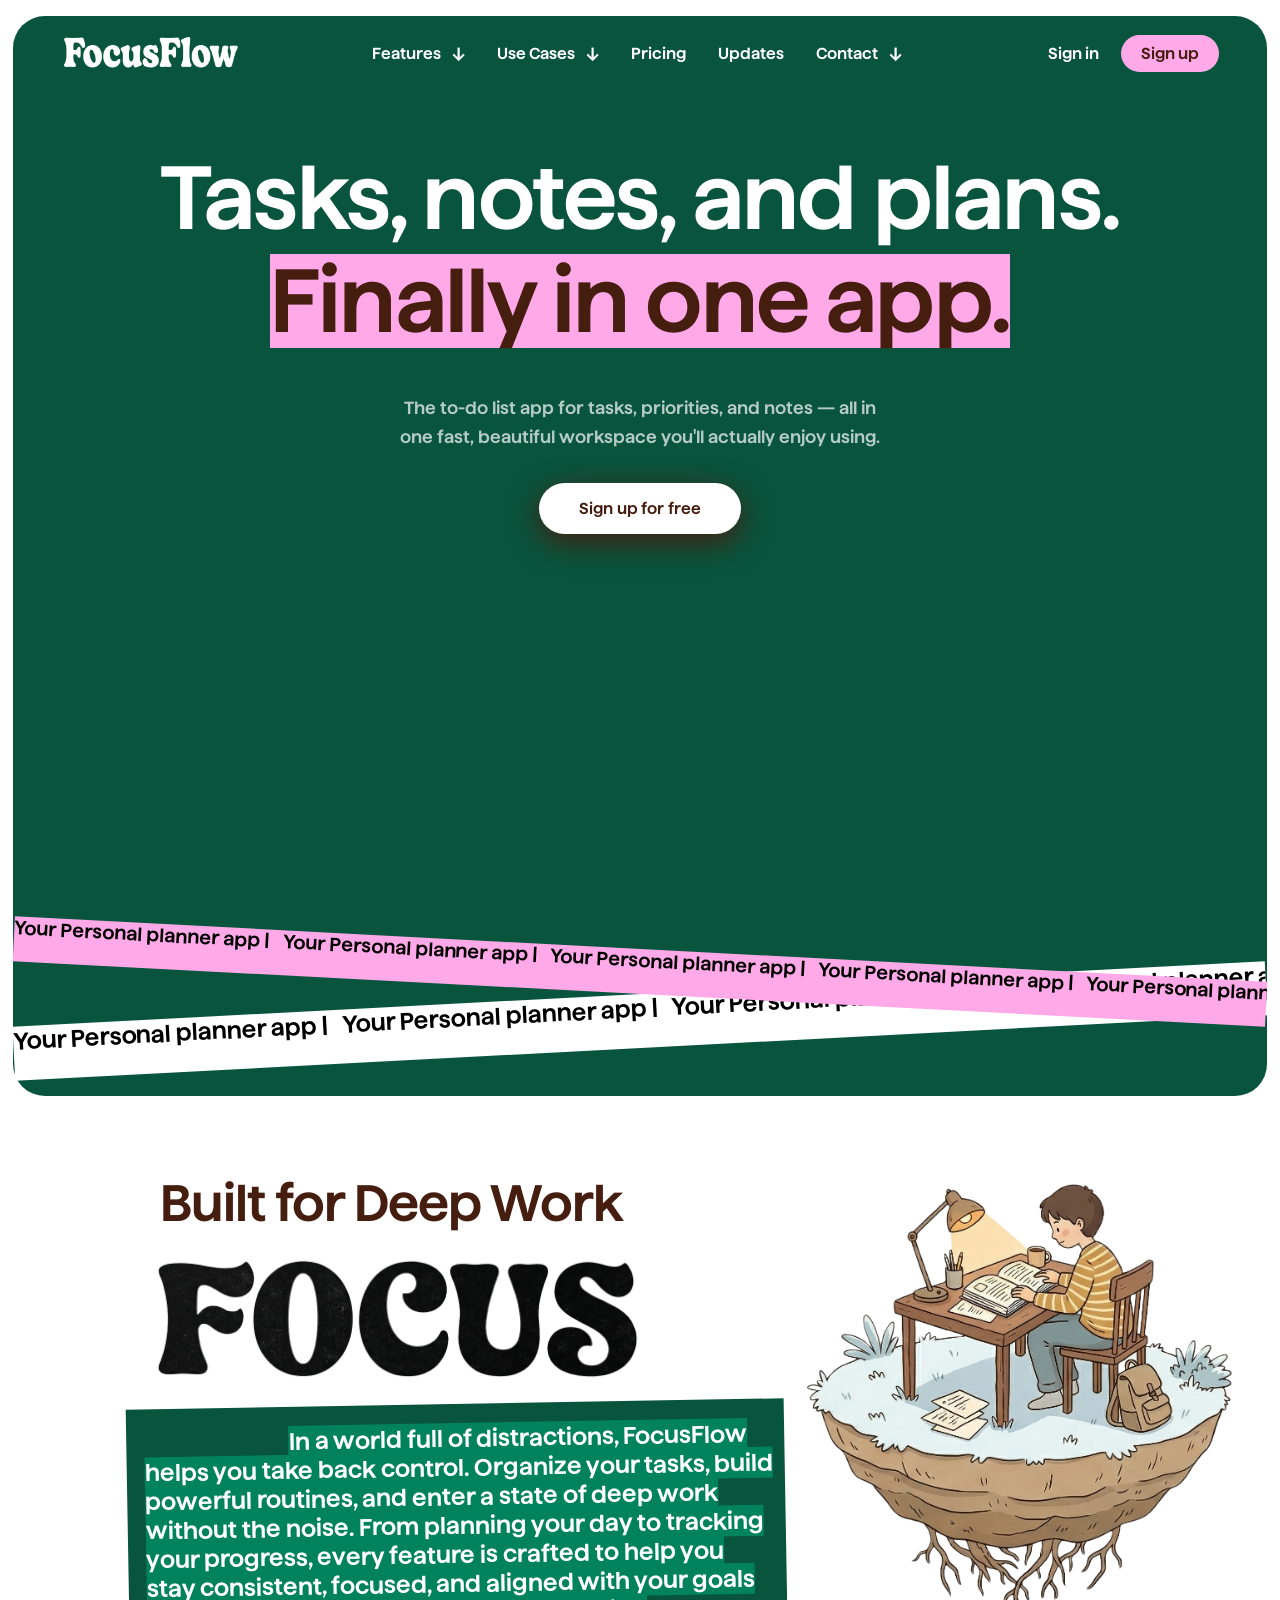
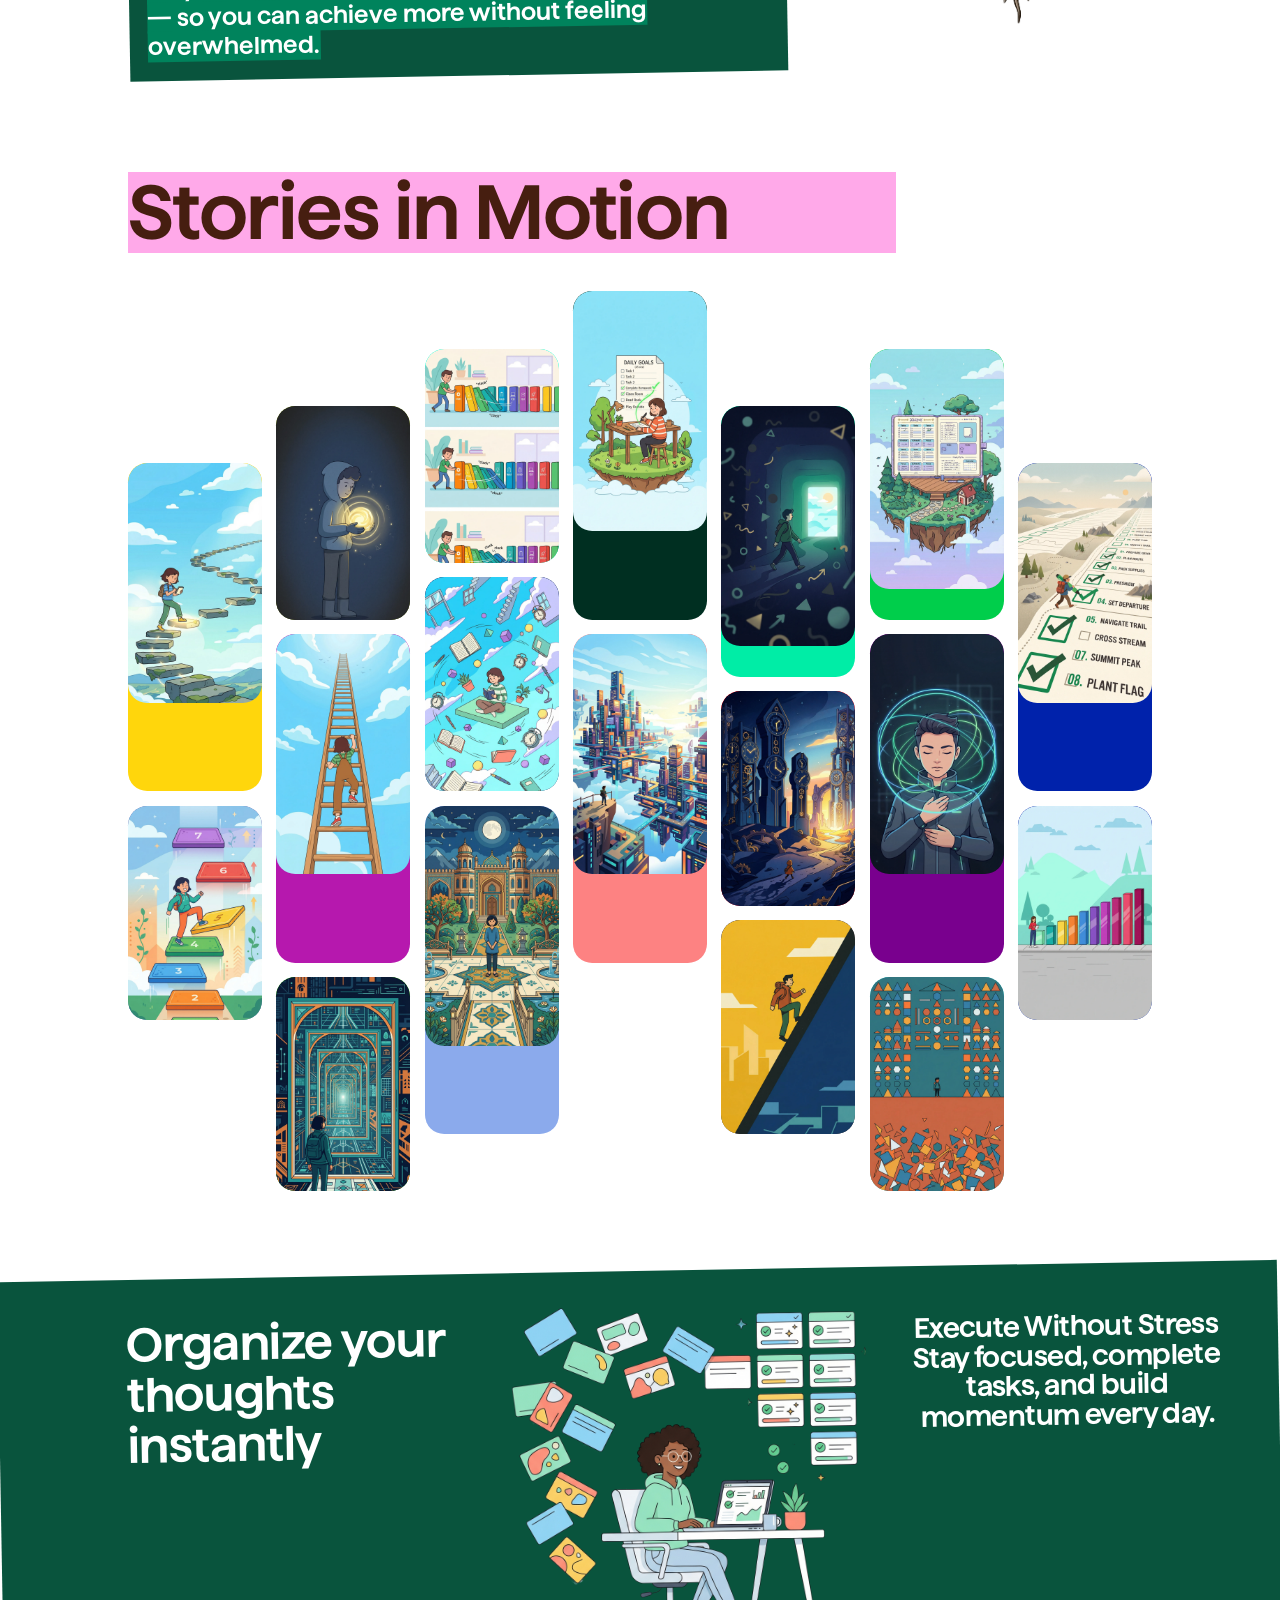
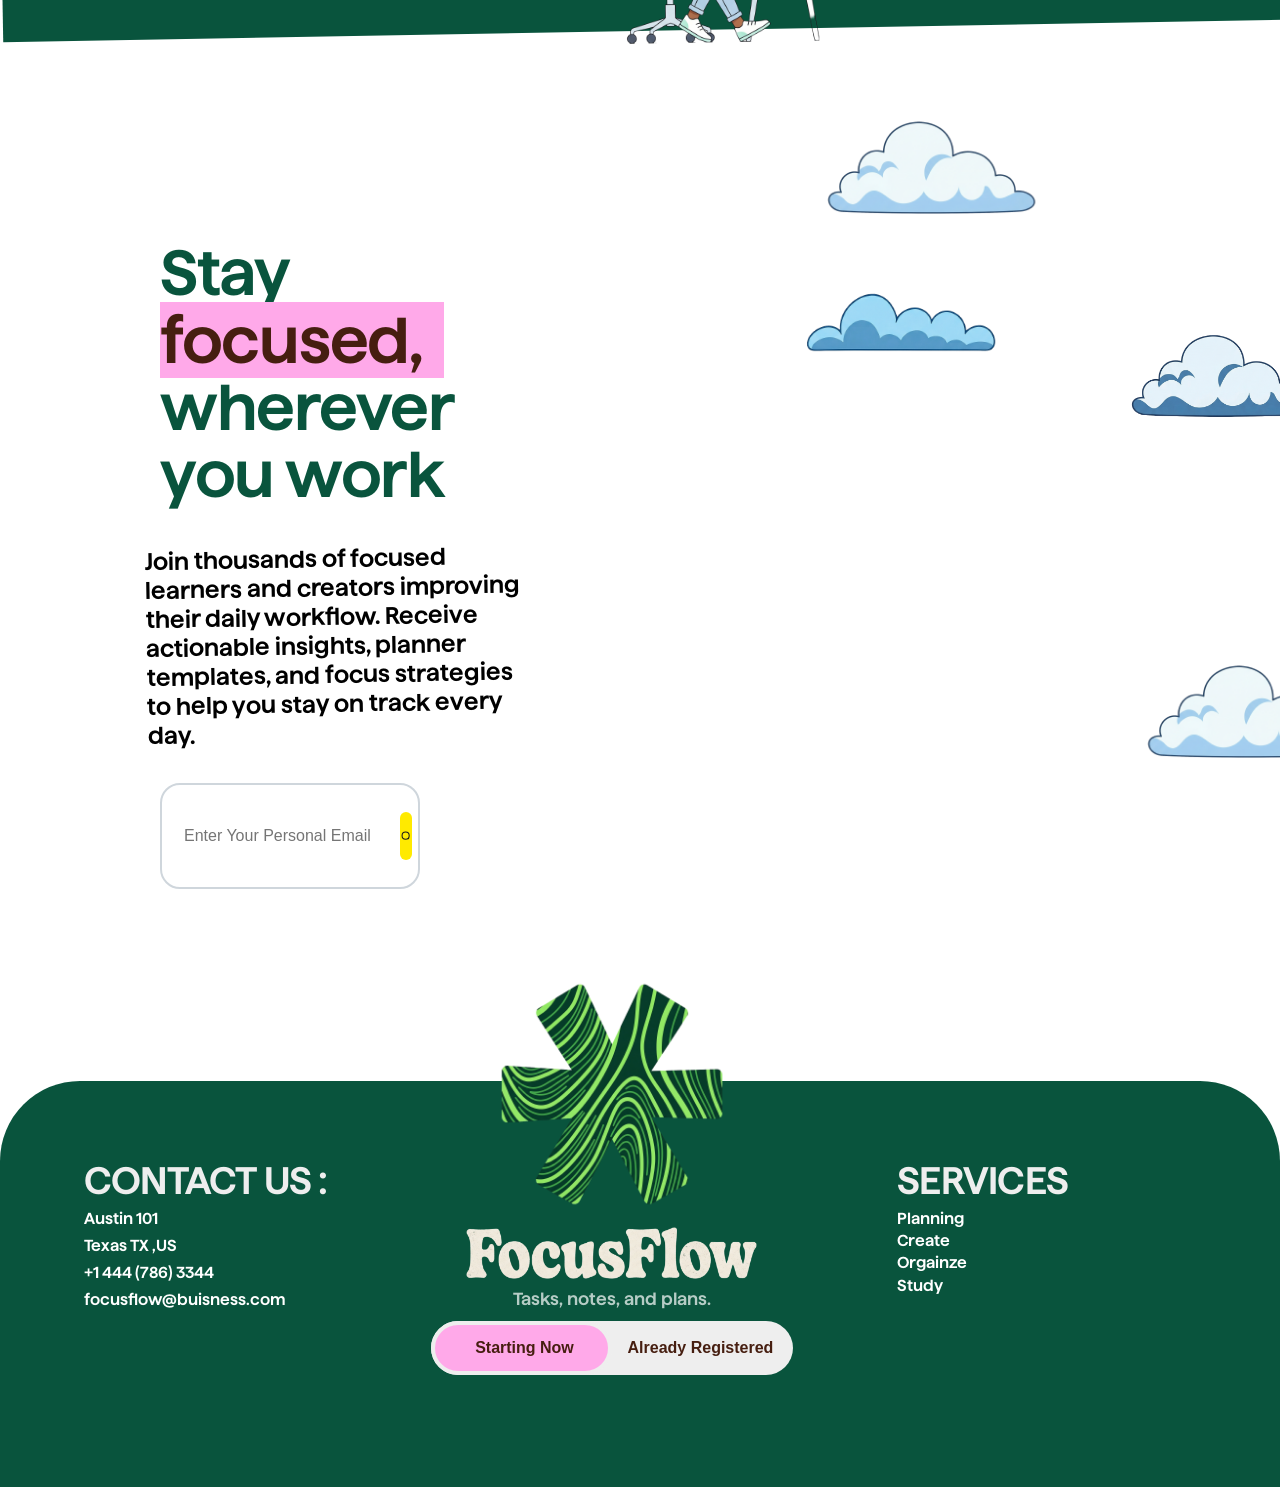
==== index.html @ 11660265 "Update index.html" ====
<!doctype html>
<html lang="en">
  <head>
    <meta charset="UTF-8" />
    <meta name="viewport" content="width=device-width, initial-scale=1.0" />
    <title>FocusFlow</title>
    <link rel="stylesheet" href="index.css" />
  </head>
  <body>
    <section class="section1">
      <nav>
        <a href="index.html" class="s1logo">
          
          <img src="Images/logo.webp" alt="" width="180px" />
        </a>

        <ul class="s1pages">
          <li>
            <a href="#">Features &nbsp; <span class="arrow">↓</span></a>
          </li>
          <li>
            <a href="#">Use Cases &nbsp;<span class="arrow">↓</span></a>
          </li>
          <li><a href="#">Pricing</a></li>
          <li><a href="updates.html">Updates</a></li>
          <li>
            <a href="contact.html"
              >Contact &nbsp;<span class="arrow">↓</span></a
            >
          </li>
        </ul>

        <div class="login-pages">
          <a href="signup.html"
            ><button class="signin-button">Sign in</button></a
          >
          <a href="signup.html"
            ><button class="signup-button">Sign up</button></a
          >
        </div>
      </nav>

      <div class="s1-container">
        <h1 class="s1-title">Tasks, notes, and plans.</h1>
        <span class="s1-title2">Finally in one app.</span>
        <p class="s1-subtitle">
          The to-do list app for tasks, priorities, and notes — all in one fast,
          beautiful workspace you'll actually enjoy using.
        </p>
        <a href="signup.html">
          <button class="button-signup">Sign up for free</button></a
        >
      </div>
      <div class="news2">
        <div class="track">
          <span>Your Personal planner app | </span>
          <span>Your Personal planner app |</span>
          <span>Your Personal planner app |</span>
          <span>Your Personal planner app |</span>
          <span>Your Personal planner app |</span>
          <span>Your Personal planner app |</span>
          <span>Your Personal planner app |</span>
          <span>Your Personal planner app |</span>
          <span>Your Personal planner app |</span>
          <span>Your Personal planner app |</span>
          <span>Your Personal planner app |</span>
          <span>Your Personal planner app |</span>
          <span>Your Personal planner app |</span>
          <span>Your Personal planner app |</span>
        </div>
      </div>
      <div class="news">
        <div class="track">
          <span>Your Personal planner app | </span>
          <span>Your Personal planner app |</span>
          <span>Your Personal planner app |</span>
          <span>Your Personal planner app |</span>
          <span>Your Personal planner app |</span>
          <span>Your Personal planner app |</span>
          <span>Your Personal planner app |</span>
          <span>Your Personal planner app |</span>
          <span>Your Personal planner app |</span>
          <span>Your Personal planner app |</span>
          <span>Your Personal planner app |</span>
          <span>Your Personal planner app |</span>
          <span>Your Personal planner app |</span>
          <span>Your Personal planner app |</span>
          <span>Your Personal planner app |</span>
          <span>Your Personal planner app |</span>
          <span>Your Personal planner app |</span>
          <span>Your Personal planner app |</span>
          <span>Your Personal planner app |</span>
          <span>Your Personal planner app |</span>
          <span>Your Personal planner app |</span>
          <span>Your Personal planner app |</span>
          <span>Your Personal planner app </span>
        </div>
      </div>
    </section>
    <section class="section2">
      <div class="left-div">
        <h2>Built for Deep Work</h2>
        <span><img src="Images/focus.webp" alt="" width="500px" /></span>
        <p>
          <span
            >In a world full of distractions, FocusFlow helps you take back
            control. Organize your tasks, build powerful routines, and enter a
            state of deep work without the noise. From planning your day to
            tracking your progress, every feature is crafted to help you stay
            consistent, focused, and aligned with your goals — so you can
            achieve more without feeling overwhelmed.</span
          >
        </p>
      </div>
      <div class="right-div">
        <img src="Images/characters.webp" alt="" width="500px" />
      </div>
    </section>
    <section class="section3">
      <h2>Stories in Motion</h2>
      <div class="s3-grid">
        <div class="s3d s3d1"><img src="Characters/c1.webp" alt="" /></div>
        <div class="s3d s3d2"><img src="Characters/c2.webp" alt="" /></div>
        <div class="s3d s3d3"><img src="Characters/c3.webp" alt="" /></div>
        <div class="s3d s3d4"><img src="Characters/c4.webp" alt="" /></div>
        <div class="s3d s3d5"><img src="Characters/c5.webp" alt="" /></div>
        <div class="s3d s3d6"><img src="Characters/c6.webp" alt="" /></div>
        <div class="s3d s3d7"><img src="Characters/c7.webp" alt="" /></div>
        <div class="s3d s3d8"><img src="Characters/c8.webp" alt="" /></div>
        <div class="s3d s3d9"><img src="Characters/c9.webp" alt="" /></div>
        <div class="s3d s3d10"><img src="Characters/c10.webp" alt="" /></div>
        <div class="s3d s3d11"><img src="Characters/c11.webp" alt="" /></div>
        <div class="s3d s3d12"><img src="Characters/c12.webp" alt="" /></div>
        <div class="s3d s3d13"><img src="Characters/c13.webp" alt="" /></div>
        <div class="s3d s3d14"><img src="Characters/c14.webp" alt="" /></div>
        <div class="s3d s3d15"><img src="Characters/c15.webp" alt="" /></div>
        <div class="s3d s3d16"><img src="Characters/c16.webp" alt="" /></div>
        <div class="s3d s3d17"><img src="Characters/c17.webp" alt="" /></div>
        <div class="s3d s3d18"><img src="Characters/c18.webp" alt="" /></div>
      </div>
    </section>

    <section class="section5">
      <div class="s5-left-div"><h2>Organize your thoughts instantly</h2></div>
      <div><img src="Images/studyTable2.webp" alt="" width="400px" /></div>
      <div class="s5-right-div">
        <span
          >Execute Without Stress <br />
          Stay focused, complete tasks, and build momentum every day.</span
        >
      </div>
    </section>

    <section class="section4">
      <img
        class="cloud cloud1"
        src="Newsletter/cloud1.webp"
        alt=""
        width="250px"
      />
      <img
        class="cloud cloud2"
        src="Newsletter/cloud2.webp"
        alt=""
        width="200px"
      />
      <img
        class="cloud cloud3"
        src="Newsletter/cloud3.webp"
        alt=""
        width="400px"
      />
      <img
        class="cloud cloud5"
        src="Newsletter/cloud1.webp"
        alt=""
        width="250px"
      />
      <img
        class="cloud cloud4"
        src="Newsletter/cloud4.webp"
        alt=""
        width="400px"
      />
      <div class="left-div">
        <h2>Stay <span>focused, &nbsp;</span> wherever you work</h2>
        <p>
          Join thousands of focused learners and creators improving their daily
          workflow. Receive actionable insights, planner templates, and focus
          strategies to help you stay on track every day.
        </p>
        <div class="newsletter">
          <div class="input-container">
            <input type="text" placeholder="Enter Your Personal Email" />
            <button class="input-button">
              <svg
                viewBox="0 0 64 64"
                fill="none"
                xmlns="http://www.w3.org/2000/svg"
              >
                <circle
                  cx="30"
                  cy="30"
                  r="19"
                  stroke="#1a1a1a"
                  stroke-width="5.5"
                  fill="none"
                />
                <circle cx="45" cy="45" r="4" fill="#1a1a1a" />
              </svg>
            </button>
          </div>
          <div class="input-plane">
            <img src="newsletter/airplane2.webp" alt="" width="150px" />
          </div>
        </div>
      </div>
      <div class="right-div">
        <img src="newsletter/airplane2.webp" alt="" width="400px" />
      </div>
    </section>

    <!-- <section class="section6"></section> -->

    <footer class="footer">
      <div class="f1">
        <h3>CONTACT US :</h3>
        <p>Austin 101</p>
        <p>Texas TX ,US</p>
        <p>+1 444 (786) 3344</p>
        <p>focusflow@buisness.com</p>
      </div>
      <div class="f2">
        <div class="image-shape">
          <img src="Images/footerLogo.webp" alt="" width="250px" />
        </div>
        <div class="image-logo">
          <img src="Images/focusFlowLogo2.webp" alt="" width="300px" />
        </div>
        <span class="data">Tasks, notes, and plans.</span>
        <a href="signup.html">
          <div class="button">
            <div class="slider"></div>
            <span class="option buyer">Starting Now</span>
            <span class="option seller">Already Registered</span>
          </div>
        </a>
      </div>
      <div class="f3">
        <h3>SERVICES</h3>
        <p>Planning</p>
        <p>Create</p>
        <p>Orgainze</p>
        <p>Study</p>
      </div>
    </footer>
  </body>
</html>
---- index.css ----
* {
  margin: 0;
  padding: 0;
}

@font-face {
  font-family: "Haffer";
  src: url("./font/HafferXH-TRIAL-SemiBold.otf") format("opentype");
  font-weight: 400;
}

body {
  font-family: "Haffer", sans-serif;
  /* color: #fff; */
}

html::-webkit-scrollbar {
  display: none;
}
.section1 {
  width: 98vw;
  border-radius: 2rem;
  margin: 1rem auto;
  height: 120vh;
  background-color: #09543d;
  display: flex;
  flex-direction: column;
}

nav {
  display: flex;
  align-items: center;
  justify-content: space-between;
  padding: 18px 48px;
  position: relative;
  z-index: 10;
}

.s1logo {
  display: flex;
  align-items: center;
  gap: 10px;
  font-size: 1.15rem;
  font-weight: 700;
  color: #fff;
  text-decoration: none;
}

/* .logo-icon {
      width: 34px;
      height: 34px;
      background-color: #09543D;
      border-radius: 8px;
      display: flex;
      align-items: center;
      justify-content: center;
      font-size: 1rem;
    } */

.s1pages {
  display: flex;
  align-items: center;
  gap: 4px;
  list-style: none;
}

.s1pages li a {
  color: white;
  text-decoration: none;
  font-size: 1rem;
  font-weight: 500;
  padding: 7px 14px;
  border-radius: 8px;
  display: flex;
  align-items: center;
  gap: 4px;
  transition: background 0.2s;
}

.s1pages li a:hover {
  background: rgba(255, 255, 255, 0.08);
}

.s1pages li a .arrow {
  font-size: 1.3rem;
}

.login-pages {
  display: flex;
  align-items: center;
  gap: 8px;
}

.signin-button {
  background: none;
  border: none;
  color: white;
  font-size: 1rem;
  font-weight: 500;
  cursor: pointer;
  padding: 8px 14px;
  border-radius: 8px;
  font-family: inherit;
  transition: background 0.2s;
}

.signin-button:hover {
  background: rgba(255, 255, 255, 0.08);
}

.signup-button {
  background-color: #ffa9e9;
  color: #461e10;
  font-size: 1rem;
  font-weight: 900;
  border: none;
  padding: 9px 20px;
  border-radius: 50px;
  cursor: pointer;
  font-family: inherit;
  transition: transform 0.15s;
}

.signup-button:hover {
  background-color: #007a55;
  color: white;
  transform: translateY(-1px);
}





.s1-container {
  flex: 1;
  display: flex;
  flex-direction: column;
  align-items: center;
  /* justify-content: center; */
  text-align: center;
  padding: 60px 24px 0px;
}

.s1-title {
  font-size: clamp(3rem, 7vw, 6rem);
  font-weight: 900;
  line-height: 1.05;
  letter-spacing: -0.02em;
  margin-bottom: 0.1em;
  color: #ffffff;
}

.s1-title2 {
  display: block;
  color: #461e10;
  background-color: #ffa9e9;
  font-size: clamp(3rem, 7vw, 6rem);
  font-weight: 900;
  line-height: 1.05;
  letter-spacing: -0.02em;
  margin-bottom: 0.5em;
}

.s1-subtitle {
  font-size: clamp(0.95rem, 1.8vw, 1.1rem);
  font-weight: 400;
  color: rgba(255, 255, 255, 0.7);
  max-width: 480px;
  line-height: 1.65;
  margin-bottom: 2rem;
}

.button-signup {
  background-color: white;
  color: #461e10;
  font-size: 1rem;

  border: none;
  padding: 16px 40px;
  border-radius: 50px;
  cursor: pointer;
  font-family: inherit;
  font-weight: 900;
  letter-spacing: 0.01em;
  transition: font-size 0.2s, transform 0.15s;
  box-shadow: 0 8px 30px #461e10;
}

.button-signup:hover {
  transform: translateY(-2px);
  font-weight: 900;
  font-size: 1.2rem;
}

.section1 .news2 {
  overflow: hidden;
  white-space: nowrap;
  width: 100%;
  background-color: #ffa9e9;
  height: 5vh;
  color: black;
  margin-bottom: 0rem;
  transform: rotate(3deg);
  z-index: 2;
  font-size: 1.2rem;
}
.section1 .news2 .track {
  display: inline-block;
  animation: scroll2 30s linear infinite;
}
.section1 .news2 .track span {
  margin-right: 10px;
  padding-top: 2px;
}
@keyframes scroll2 {
  from {
    transform: translateX(32%);
  }
  to {
    transform: translateX(-100%);
  }
}

.section1 .news {
  overflow: hidden;
  white-space: nowrap;
  width: 100%;
  background-color: white;
  height: 6vh;
  color: black;
  margin-bottom: 3rem;
  transform: rotate(-3deg);
  font-size: 1.5rem;
}
.section1 .news .track {
  display: inline-block;
  animation: scroll 50s linear infinite;
}
.section1 .news .track span {
  margin-right: 10px;
}
@keyframes scroll {
  from {
    transform: translateX(-100%);
  }
  to {
    transform: translateX(0);
  }
}




.section2 {
  display: flex;
}

.section2 h2 {
  color: #461e10;
  font-size: clamp(2rem, 4vw, 4rem);
  margin: 4rem 2rem 1rem 10rem;
  font-weight: 900;
  line-height: 1.05;
  letter-spacing: -0.02em;
}

.section2 span {
  margin: 0rem 9rem;
}

.section2 p {
  background-color: #09543d;
  transform: rotate(-1deg);
  padding: 20px 10px 20px 18px;
  color: white;
  width: 80%;
  margin: 1rem 0rem 2rem 8rem;
}
.section2 p span {
  font-size: 1.5rem;
  transform: rotate(-1deg);
  background-color: #00835c;
  padding: 1px;
}

.section2 .right-div {
  margin-top: 2rem;
}

.section3 .s3-grid {
  display: grid;
  grid-template-columns: repeat(7,1fr);
  grid-template-rows: repeat(16, 1fr);
  margin: 2rem 8rem;
  gap: 0.9rem;
  height: 100vh;
}

.section3 h2 {
  display: block;
  width: 60%;
  margin-top: 4rem;
  margin-left: 8rem;
  color: #461e10;
  background-color: #ffa9e9;
  font-size: clamp(3rem, 6vw, 5rem);
  font-weight: 900;
  line-height: 1.05;
  letter-spacing: -0.02em;
  margin-bottom: 0.5em;
}
.section3 .s3-grid .s3d {
  /* background-color: red; */
  /* width: 9vw;
        height: 10vh; */
  border-radius: 1.2rem;
  text-align: center;
  overflow: hidden;
}

.section3 .s3-grid img {
  /* border: 2px solid #007a55; */
  max-width: 100%;
  border-radius: 1.2rem;
  height: auto;
  display: block;
}
.s3d1 {
  grid-column: 4/5;
  grid-row: 1/7;
  background-color: #002f21;
}
.s3d2 {
  grid-column: 5/6;
  grid-row: 3/8;
  background-color: #00eda6;
}
.s3d3 {
  grid-column: 6/7;
  grid-row: 2/7;
  background-color: #00ce4b;
}
.s3d4 {
  grid-column: 7/8;
  grid-row: 4/10;
  background-color: #0022ab;
}
.s3d5 {
  grid-column: 1/2;
  grid-row: 4/10;
  background-color: #ffd60c;
}
.s3d6 {
  grid-column: 2/3;
  grid-row: 3/7;
  background-color: #536500;
}
.s3d7 {
  grid-column: 3/4;
  grid-row: 2/6;
  background-color: #00ffd5;
}
.s3d8 {
  grid-column: 2/3;
  grid-row: 7/13;
  background-color: #b618ae;
}
.s3d9 {
  grid-column: 3/4;
  grid-row: 6/10;
  background-color: #001c59;
}
.s3d10 {
  grid-column: 4/5;
  grid-row: 7/13;
  background-color: #fd8282;
}
.s3d11 {
  grid-column: 5/6;
  grid-row: 8/12;
  background-color: #ff000d;
}
.s3d12 {
  grid-column: 6/7;
  grid-row: 7/13;
  background-color: #79008e;
}
.s3d13 {
  grid-column: 7/8;
  grid-row: 10/14;
  background-color: #0022ab;
}
.s3d14 {
  grid-column: 1/2;
  grid-row: 10/14;
  background-color: #7080bd;
}
.s3d15 {
  grid-column: 2/3;
  grid-row: 13/17;
  background-color: #158e00;
}
.s3d16 {
  grid-column: 3/4;
  grid-row: 10/16;
  background-color: #8baaec;
}
.s3d17 {
  grid-column: 5/6;
  grid-row: 12/16;
  background-color: #403737;
}
.s3d18 {
  grid-column: 6/7;
  grid-row: 13/17;
  background-color: #2cb3b8;
}

.section4 {
  display: flex;
  position: relative;
  width: 200px;
  
}

.section4 .cloud{
  position: absolute;
}
.section4 .cloud1{
  /* right: 1rem; */
  top: -4rem;
  left: 50rem;
  animation: Cloud1 10s linear infinite;
}
@keyframes Cloud1{
  from {
    left: -100px;
  }
  to{
    left: 70rem;
  }
}

.section4 .cloud2{
  /* right: 1rem; */
  
  top: 6rem;
  left: 70rem;
  animation: Cloud3 20s linear infinite;
}
@keyframes Cloud2{
  
  from {
    left: 70rem;
  }
  to{
    left: -200px;
  }
  
}

.section4 .cloud3{
  /* right: 1rem; */
  top: 1rem;
  left: 50rem;
  animation: Cloud2 20s linear infinite;
  
  z-index: -2;
}
@keyframes Cloud3{
  from {
    left: -100px;
  }
  to{
    right: -5rem;
  }
}

.section4 .cloud4{
  /* right: 1rem; */
  top: 15rem;
  left: 70rem;
  animation: Cloud4 20s linear infinite;
  
  z-index: -1;
}
@keyframes Cloud4{
  from {
    left: 60rem;
  }
  to{
    left: -200px;
  }
}


.section4 .cloud5{
  /* right: 1rem; */
  top: 30rem;
  left: 70rem;
  animation: Cloud3 10s linear infinite;
  z-index: -1;
}
@keyframes Cloud5{
  from {
    left: 70rem;
  }
  to{
    left: -200px;
  }
}



.section4 h2 {
  width: 80%;
  color:#09543d;;
  font-size: clamp(2rem, 5vw, 5rem);
  margin: 8rem 2rem 1rem 10rem;
  font-weight: 900;
  line-height: 1.05;
  letter-spacing: -0.02em;
}
.section4 h2 span {
  color: #461e10;
  background-color: #ffa9e9;
}

.section4 p {
  transform: rotate(-1deg);
  padding: 20px 10px 20px 18px;
  color: black;
  width: 78%;
  margin-left: 8rem;
  font-size: 1.5rem;
  font-weight: 100;
}

.section4 .newsletter{
  display: flex;
  gap: 2rem;
}

.section4 .input-container {
  margin: 1rem 0rem 2rem 10rem;
  display: flex;
  align-items: center;
  height: 10vh;
  width: 50%;
  border: 2px solid #cfd6dc;
  border-radius: 20px;
  padding: 6px;
  background: #fff;
}

.section4 .input-container input {
  flex: 1;
  border: none;
  outline: none;
  padding: 12px 16px;
  font-size: 16px;
  border-radius: 20px;
}

.section4 .input-button {
  width: 48px;
  height: 48px;
  border: none;
  border-radius: 12px;
  background: #ffea00;
  font-size: 18px;
  cursor: pointer;
  display: flex;
  align-items: center;
  justify-content: center;
  transition: all 0.5s ;
}



.section4 .input-button:hover {
  background: #ffd600;
  scale: 1.1;
}

.section4 .newsletter-email {
  padding: 0.8rem 2rem;
  border-radius: 0.5rem;
  border: 1px solid black;
  margin: 1rem 0rem 2rem 15rem;
}

.section4 .right-div {
  margin-top: 8rem;
  margin-right: 1rem;
  margin-left: 5rem;
  z-index: 2;
}








.section5 {
  background-color: #09543d;
  transform: rotate(-1deg);
  display: flex;
  height: 40vh;
  margin: 5rem 0rem;
  width: 100%;
}

.section5 .s5-left-div{
  width: 80%;
  color:white;
  font-size: clamp(1rem, 2.5vw, 2.5rem);
  margin: 2.5rem 0rem 1rem 8rem;
  font-weight: 900;
  line-height: 1.05;
  letter-spacing: -0.02em;
}

.section5 .s5-right-div{
  text-align: center;
  width: 80%;
  color:white;
  font-size: clamp(1rem, 2.2vw, 2.2rem);
  margin: 3rem 2rem 1rem 0rem;
  font-weight: 900;
  line-height: 1.05;
  letter-spacing: -0.02em;
}





.footer{
  border-top-left-radius: 5rem;
  border-top-right-radius: 5rem;
  background-color: #09543d;
  height: 80%;
  width: 100vw;
  margin-top: 10rem;
  display: flex;
  justify-content: space-around;
}
.footer .f1{
  margin-top: 5rem;
  margin-left: 2rem;
}

.footer .f1 h3{
  display: block;
  color: #eee;
  font-size: clamp(1rem, 3vw, 3rem);
  font-weight: 900;
  line-height: 1.05;
  letter-spacing: -0.02em;
  margin-bottom: 0.2em;
}

.footer .f1 p{
  margin-top: 0.5rem;
  color: white;
  
}

.footer .f2{
  text-align: center;
}

.footer a{
  text-decoration: none;
}


.footer .f2 .image-shape{
  position: relative;
  top: -7rem;
}

.footer .f2 .image-logo{
  position: relative;
  top: -7rem;
}
.footer .f2 .data {
  position: relative;
  top: -7rem;
  font-size: clamp(0.95rem, 1.8vw, 1.1rem);
  font-weight: 400;
  color: rgba(255, 255, 255, 0.7);
  margin: 2rem 0;
  max-width: 480px;
  line-height: 1.65;
  
}

.footer .f2 .button {
  
  position: relative;
  top: -7rem;
  width: 22rem;
  height: 2.8rem;
  background-color: #eee;
  border-radius: 999px;
  display: flex;
  align-items: center;
  justify-content: space-between;
  padding: 5px;
  margin-top:0.5rem ;
}

.footer .f2 .button .option {
  position: relative;
  color: #461e10;
  font-weight: 600;
  width: 50%;
  text-align: center;
  z-index: 2;
  font-family: sans-serif;
}

.footer .f2 .button .slider {
  
  box-sizing: border-box;
  position: absolute;
  width: 50%;
  height: 100%;
  background-color: #FFA9E9;
  border-radius: 999px;
  border: 0.3rem solid #eee;
  left: 0;
  transition: transform 0.3s ease;
}

/* Hover effect moves slider to "seller" */
.footer .button:hover .slider {
  transform: translateX(100%);
}


.footer .f3{
  margin-top: 5rem;
  margin-right: 10rem;
}


.footer .f3 h3{
  display: block;
  color: #eee;
  font-size: clamp(1rem, 3vw, 3rem);
  font-weight: 900;
  line-height: 1.05;
  letter-spacing: -0.02em;
  margin-bottom: 0.2em;
}

.footer .f3 p{
  color: white;
  margin-top: 0.2rem;
  
}
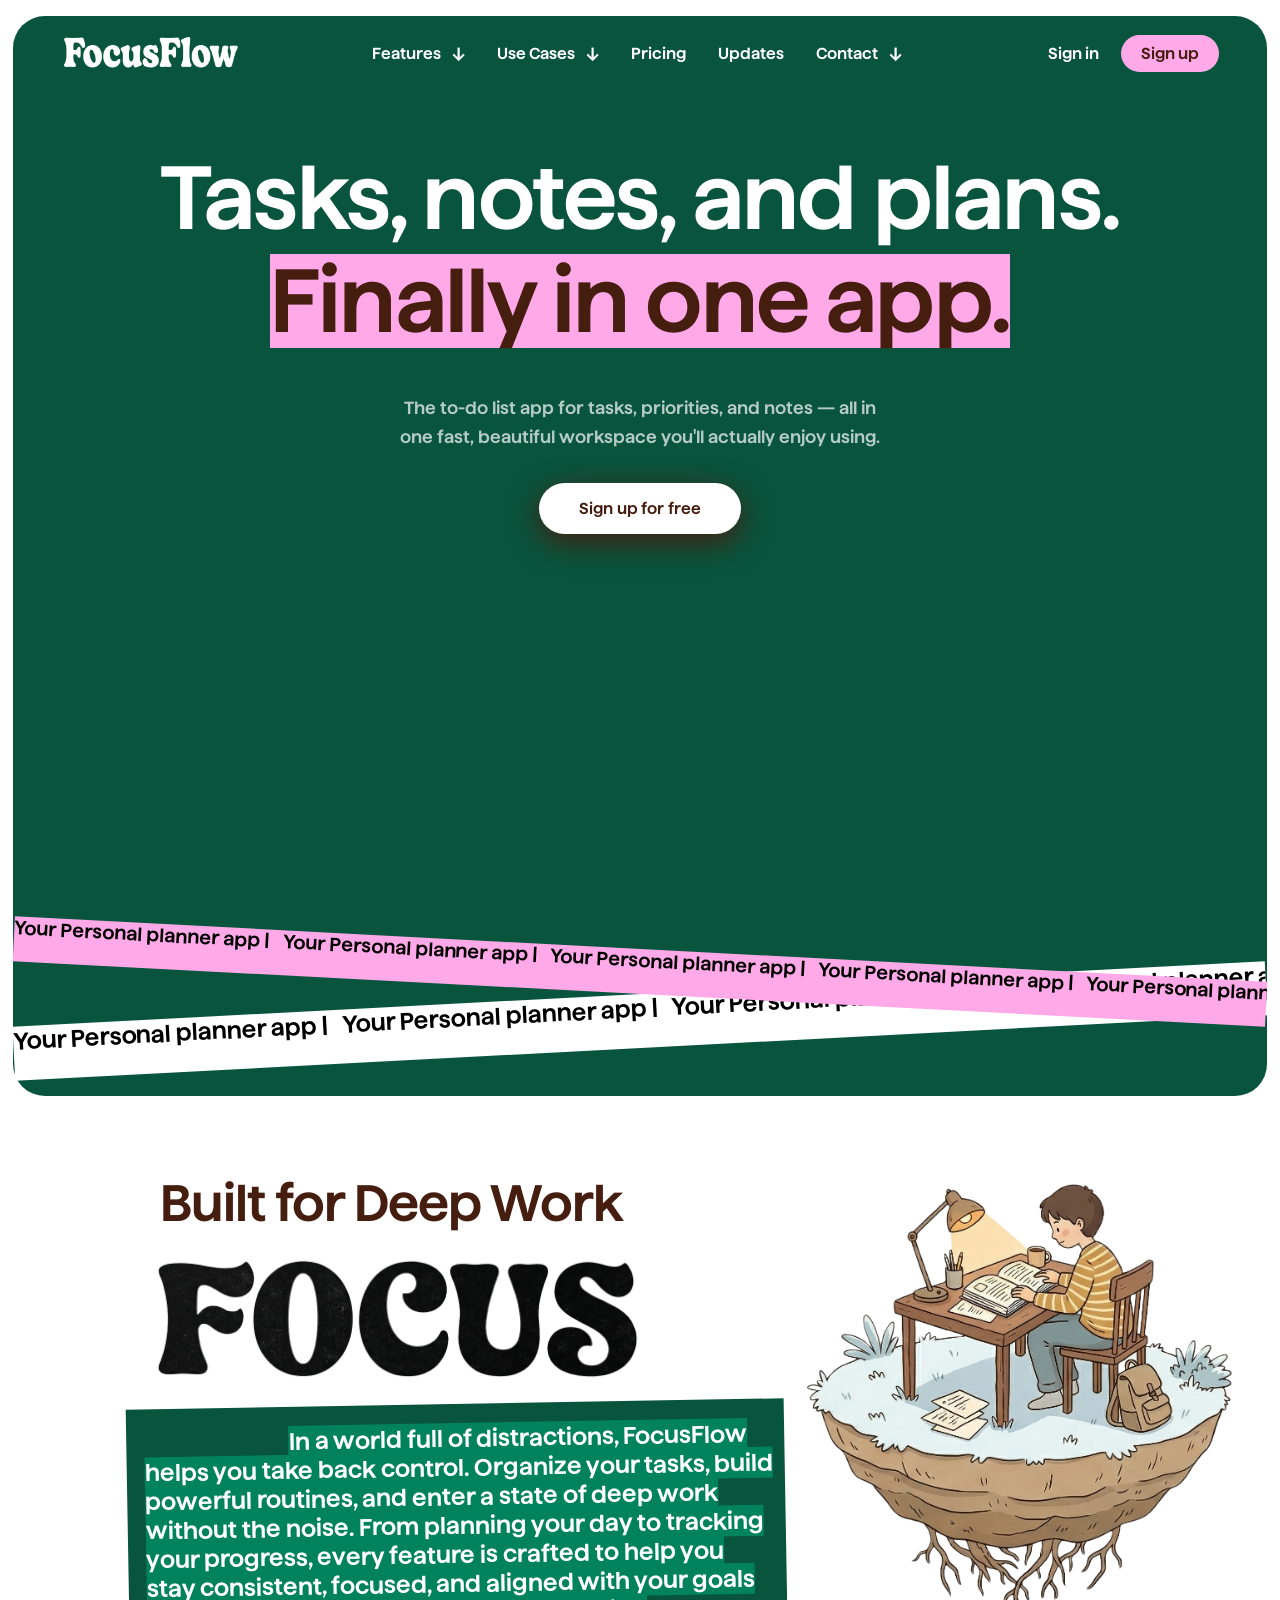
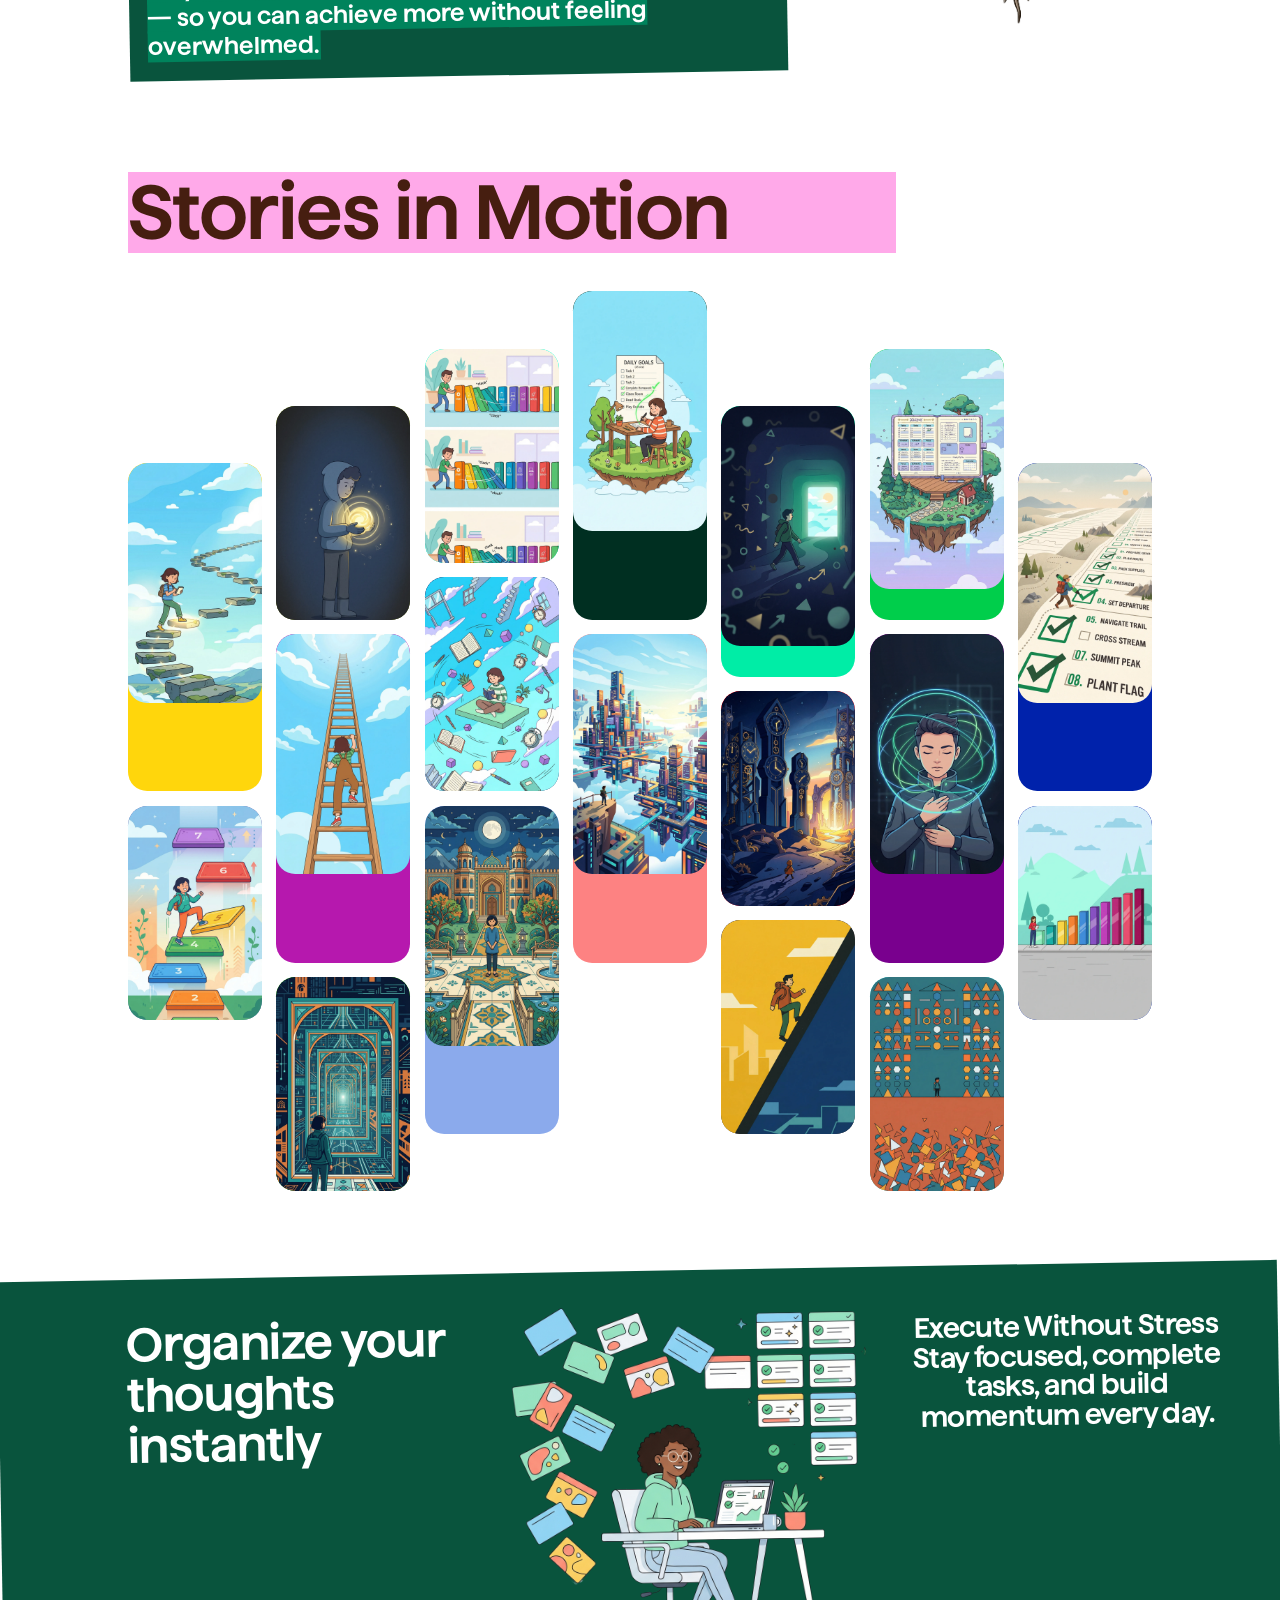
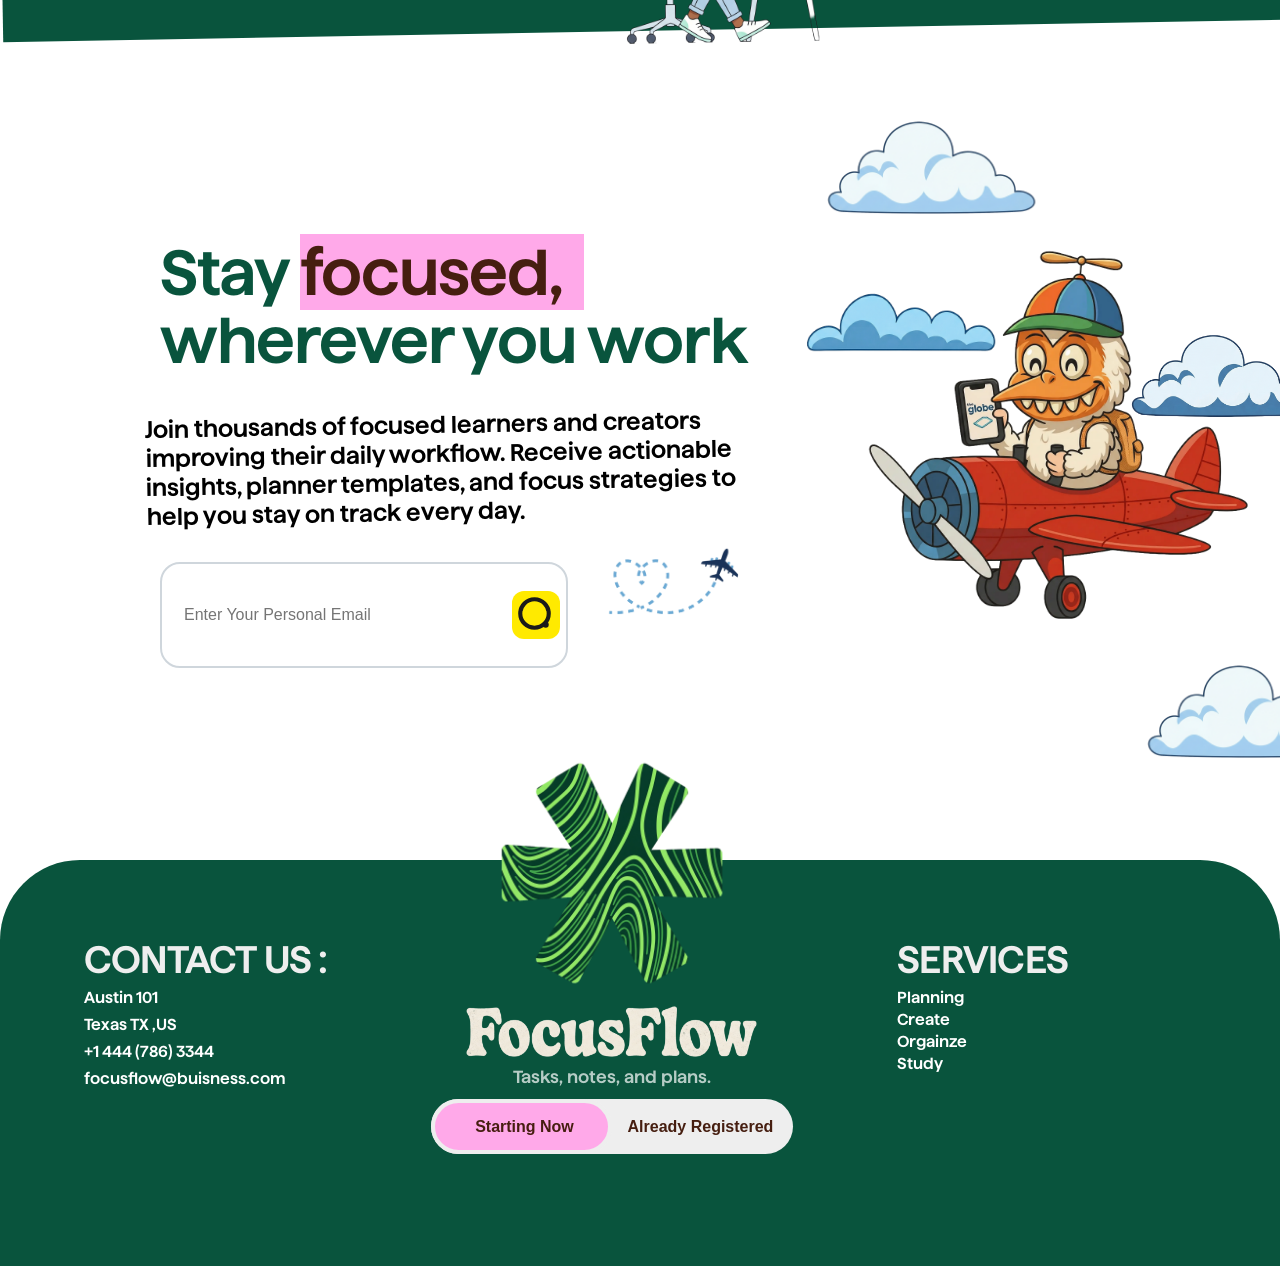
==== commit c77006a6: "focusflow" ====
--- a/index.html
+++ b/index.html
@@ -211,12 +211,12 @@
             </button>
           </div>
           <div class="input-plane">
-            <img src="newsletter/airplane2.webp" alt="" width="150px" />
+            <img src="Newsletter/airplane2.webp" alt="" width="150px" />
           </div>
         </div>
       </div>
       <div class="right-div">
-        <img src="newsletter/airplane2.webp" alt="" width="400px" />
+        <img src="Newsletter/helicopter.webp" alt="" width="400px" />
       </div>
     </section>
 
--- a/index.css
+++ b/index.css
@@ -419,7 +419,7 @@
 .section4 {
   display: flex;
   position: relative;
-  width: 200px;
+  width: 100%;
   
 }
 
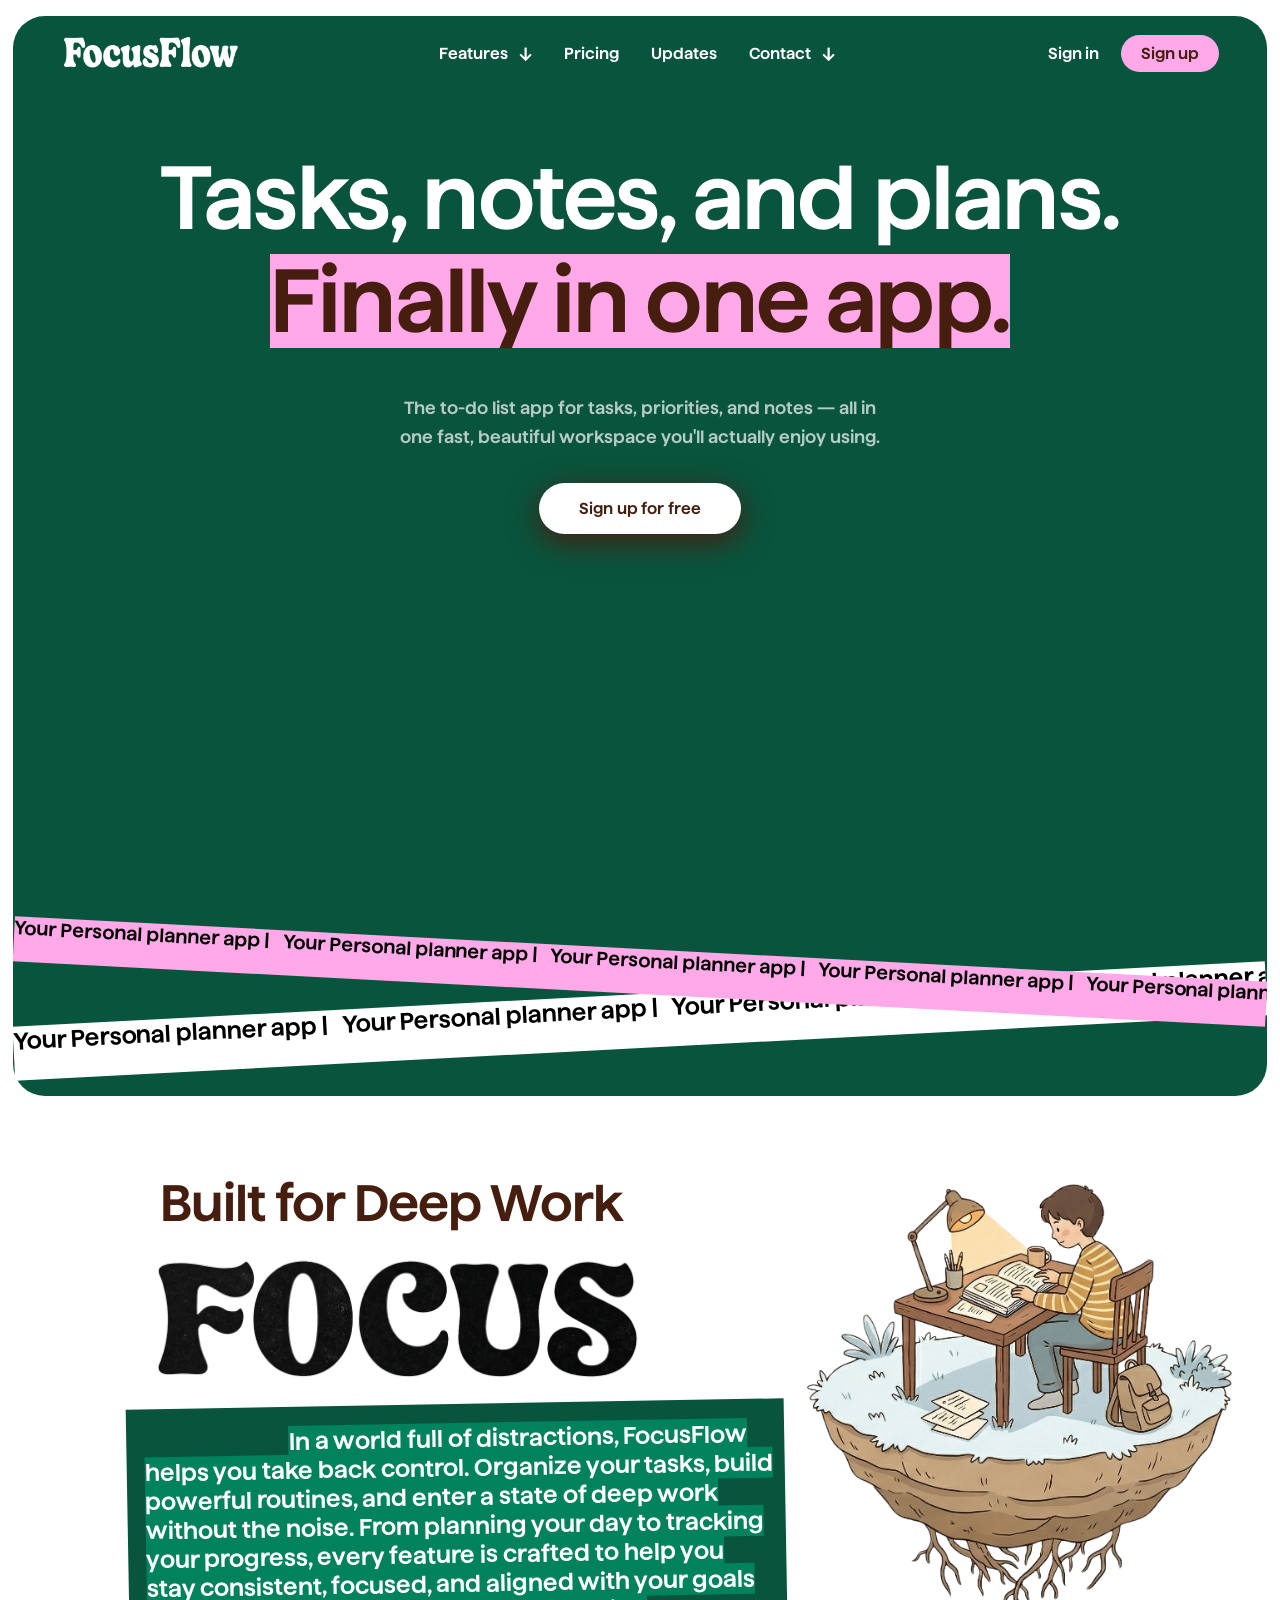
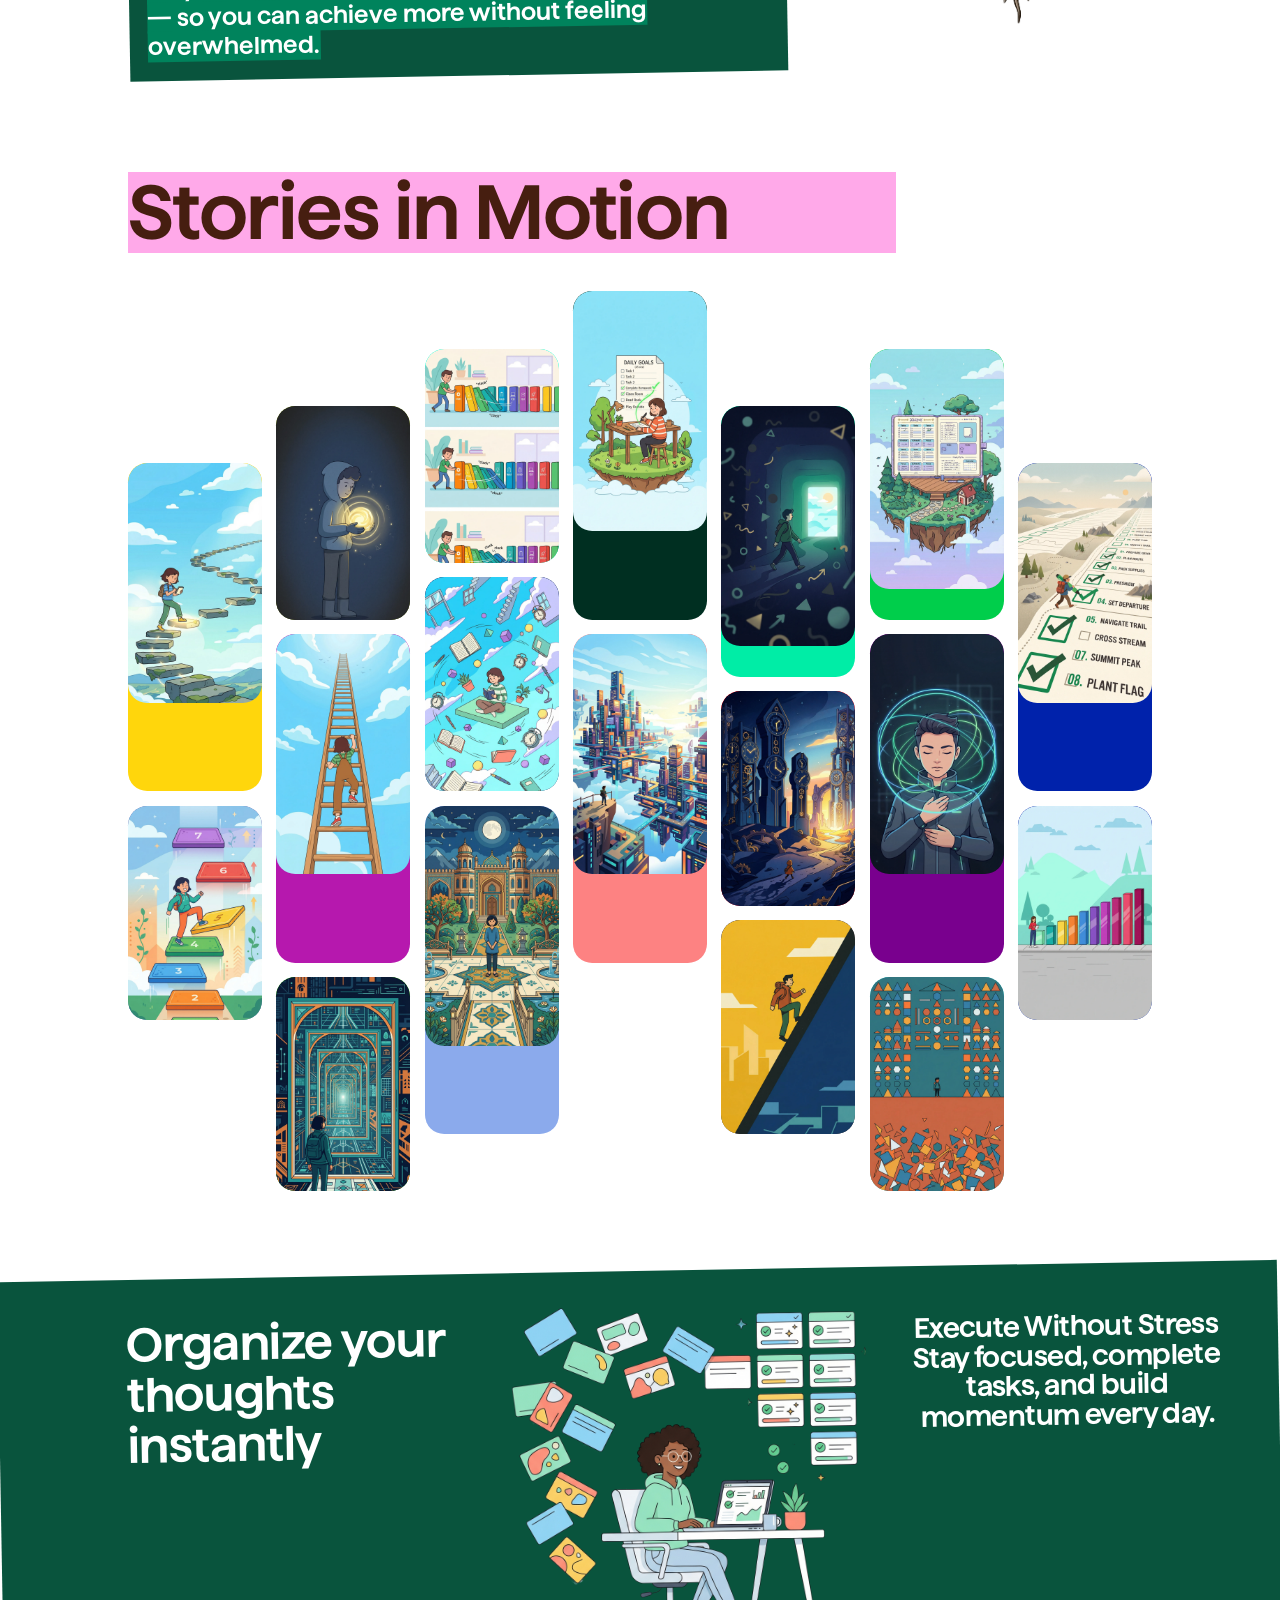
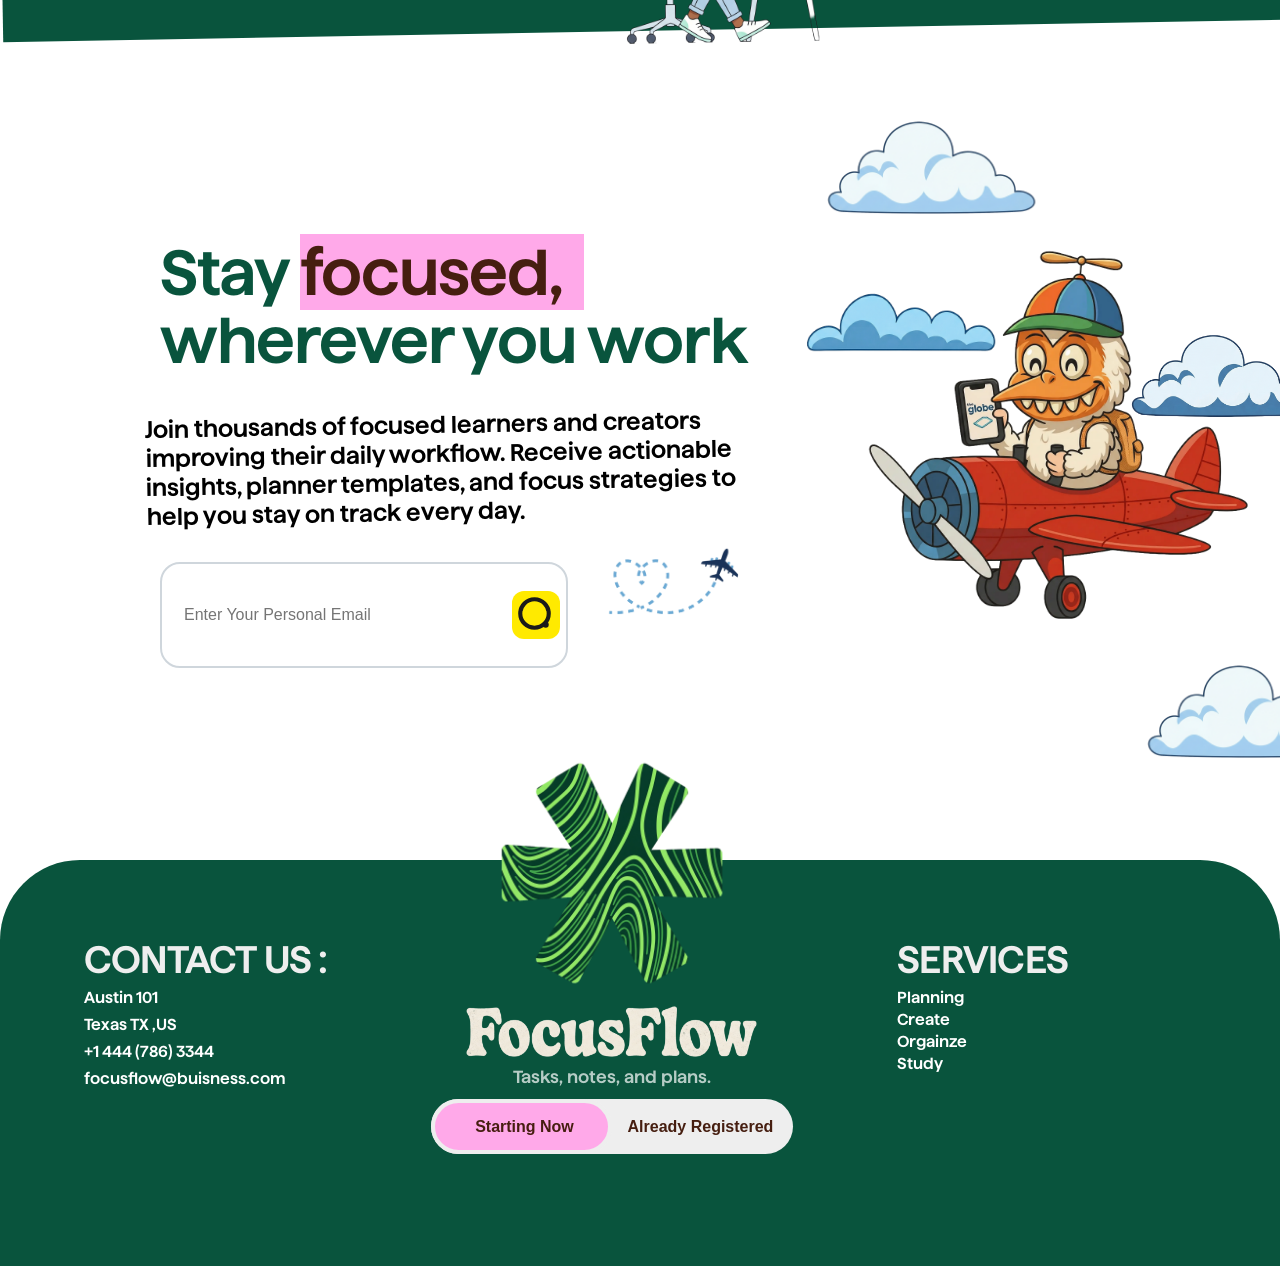
==== commit e2cf9d92: "focus" ====
--- a/index.html
+++ b/index.html
@@ -4,7 +4,7 @@
     <meta charset="UTF-8" />
     <meta name="viewport" content="width=device-width, initial-scale=1.0" />
     <title>FocusFlow</title>
-    <link rel="stylesheet" href="index.css" />
+    <link rel="stylesheet" href="css/index.css" />
   </head>
   <body>
     <section class="section1">
@@ -16,12 +16,9 @@
 
         <ul class="s1pages">
           <li>
-            <a href="#">Features &nbsp; <span class="arrow">↓</span></a>
+            <a href="features.html">Features &nbsp; <span class="arrow">↓</span></a>
           </li>
-          <li>
-            <a href="#">Use Cases &nbsp;<span class="arrow">↓</span></a>
-          </li>
-          <li><a href="#">Pricing</a></li>
+          <li><a href="pricing.html">Pricing</a></li>
           <li><a href="updates.html">Updates</a></li>
           <li>
             <a href="contact.html"
@@ -119,24 +116,24 @@
     <section class="section3">
       <h2>Stories in Motion</h2>
       <div class="s3-grid">
-        <div class="s3d s3d1"><img src="Characters/c1.webp" alt="" /></div>
-        <div class="s3d s3d2"><img src="Characters/c2.webp" alt="" /></div>
-        <div class="s3d s3d3"><img src="Characters/c3.webp" alt="" /></div>
-        <div class="s3d s3d4"><img src="Characters/c4.webp" alt="" /></div>
-        <div class="s3d s3d5"><img src="Characters/c5.webp" alt="" /></div>
-        <div class="s3d s3d6"><img src="Characters/c6.webp" alt="" /></div>
-        <div class="s3d s3d7"><img src="Characters/c7.webp" alt="" /></div>
-        <div class="s3d s3d8"><img src="Characters/c8.webp" alt="" /></div>
-        <div class="s3d s3d9"><img src="Characters/c9.webp" alt="" /></div>
-        <div class="s3d s3d10"><img src="Characters/c10.webp" alt="" /></div>
-        <div class="s3d s3d11"><img src="Characters/c11.webp" alt="" /></div>
-        <div class="s3d s3d12"><img src="Characters/c12.webp" alt="" /></div>
-        <div class="s3d s3d13"><img src="Characters/c13.webp" alt="" /></div>
-        <div class="s3d s3d14"><img src="Characters/c14.webp" alt="" /></div>
-        <div class="s3d s3d15"><img src="Characters/c15.webp" alt="" /></div>
-        <div class="s3d s3d16"><img src="Characters/c16.webp" alt="" /></div>
-        <div class="s3d s3d17"><img src="Characters/c17.webp" alt="" /></div>
-        <div class="s3d s3d18"><img src="Characters/c18.webp" alt="" /></div>
+        <div class="s3d s3d1"><img src="Images/Characters/c1.webp" alt="" /></div>
+        <div class="s3d s3d2"><img src="Images/Characters/c2.webp" alt="" /></div>
+        <div class="s3d s3d3"><img src="Images/Characters/c3.webp" alt="" /></div>
+        <div class="s3d s3d4"><img src="Images/Characters/c4.webp" alt="" /></div>
+        <div class="s3d s3d5"><img src="Images/Characters/c5.webp" alt="" /></div>
+        <div class="s3d s3d6"><img src="Images/Characters/c6.webp" alt="" /></div>
+        <div class="s3d s3d7"><img src="Images/Characters/c7.webp" alt="" /></div>
+        <div class="s3d s3d8"><img src="Images/Characters/c8.webp" alt="" /></div>
+        <div class="s3d s3d9"><img src="Images/Characters/c9.webp" alt="" /></div>
+        <div class="s3d s3d10"><img src="Images/Characters/c10.webp" alt="" /></div>
+        <div class="s3d s3d11"><img src="Images/Characters/c11.webp" alt="" /></div>
+        <div class="s3d s3d12"><img src="Images/Characters/c12.webp" alt="" /></div>
+        <div class="s3d s3d13"><img src="Images/Characters/c13.webp" alt="" /></div>
+        <div class="s3d s3d14"><img src="Images/Characters/c14.webp" alt="" /></div>
+        <div class="s3d s3d15"><img src="Images/Characters/c15.webp" alt="" /></div>
+        <div class="s3d s3d16"><img src="Images/Characters/c16.webp" alt="" /></div>
+        <div class="s3d s3d17"><img src="Images/Characters/c17.webp" alt="" /></div>
+        <div class="s3d s3d18"><img src="Images/Characters/c18.webp" alt="" /></div>
       </div>
     </section>
 
@@ -154,31 +151,31 @@
     <section class="section4">
       <img
         class="cloud cloud1"
-        src="Newsletter/cloud1.webp"
+        src="Images/Newsletter/cloud1.webp"
         alt=""
         width="250px"
       />
       <img
         class="cloud cloud2"
-        src="Newsletter/cloud2.webp"
+        src="Images/Newsletter/cloud2.webp"
         alt=""
         width="200px"
       />
       <img
         class="cloud cloud3"
-        src="Newsletter/cloud3.webp"
+        src="Images/Newsletter/cloud3.webp"
         alt=""
         width="400px"
       />
       <img
         class="cloud cloud5"
-        src="Newsletter/cloud1.webp"
+        src="Images/Newsletter/cloud1.webp"
         alt=""
         width="250px"
       />
       <img
         class="cloud cloud4"
-        src="Newsletter/cloud4.webp"
+        src="Images/Newsletter/cloud4.webp"
         alt=""
         width="400px"
       />
@@ -211,12 +208,12 @@
             </button>
           </div>
           <div class="input-plane">
-            <img src="Newsletter/airplane2.webp" alt="" width="150px" />
+            <img src="Images/Newsletter/airplane2.webp" alt="" width="150px" />
           </div>
         </div>
       </div>
       <div class="right-div">
-        <img src="Newsletter/helicopter.webp" alt="" width="400px" />
+        <img src="Images/Newsletter/helicopter.webp" alt="" width="400px" />
       </div>
     </section>
 
--- a/css/index.css
+++ b/css/index.css
@@ -0,0 +1,766 @@
+* {
+  margin: 0;
+  padding: 0;
+}
+
+@font-face {
+  font-family: "Haffer";
+  src: url("/../font/HafferXH-TRIAL-SemiBold.otf") format("opentype");
+  font-weight: 400;
+}
+
+body {
+  font-family: "Haffer", sans-serif;
+  /* color: #fff; */
+}
+
+html::-webkit-scrollbar {
+  display: none;
+}
+.section1 {
+  width: 98vw;
+  border-radius: 2rem;
+  margin: 1rem auto;
+  height: 120vh;
+  background-color: #09543d;
+  display: flex;
+  flex-direction: column;
+}
+
+nav {
+  display: flex;
+  align-items: center;
+  justify-content: space-between;
+  padding: 18px 48px;
+  position: relative;
+  z-index: 10;
+}
+
+.s1logo {
+  display: flex;
+  align-items: center;
+  gap: 10px;
+  font-size: 1.15rem;
+  font-weight: 700;
+  color: #fff;
+  text-decoration: none;
+}
+
+/* .logo-icon {
+      width: 34px;
+      height: 34px;
+      background-color: #09543D;
+      border-radius: 8px;
+      display: flex;
+      align-items: center;
+      justify-content: center;
+      font-size: 1rem;
+    } */
+
+.s1pages {
+  display: flex;
+  align-items: center;
+  gap: 4px;
+  list-style: none;
+}
+
+.s1pages li a {
+  color: white;
+  text-decoration: none;
+  font-size: 1rem;
+  font-weight: 500;
+  padding: 7px 14px;
+  border-radius: 8px;
+  display: flex;
+  align-items: center;
+  gap: 4px;
+  transition: background 0.2s;
+}
+
+.s1pages li a:hover {
+  background: rgba(255, 255, 255, 0.08);
+}
+
+.s1pages li a .arrow {
+  font-size: 1.3rem;
+}
+
+.login-pages {
+  display: flex;
+  align-items: center;
+  gap: 8px;
+}
+
+.signin-button {
+  background: none;
+  border: none;
+  color: white;
+  font-size: 1rem;
+  font-weight: 500;
+  cursor: pointer;
+  padding: 8px 14px;
+  border-radius: 8px;
+  font-family: inherit;
+  transition: background 0.2s;
+}
+
+.signin-button:hover {
+  background: rgba(255, 255, 255, 0.08);
+}
+
+.signup-button {
+  background-color: #ffa9e9;
+  color: #461e10;
+  font-size: 1rem;
+  font-weight: 900;
+  border: none;
+  padding: 9px 20px;
+  border-radius: 50px;
+  cursor: pointer;
+  font-family: inherit;
+  transition: transform 0.15s;
+}
+
+.signup-button:hover {
+  background-color: #007a55;
+  color: white;
+  transform: translateY(-1px);
+}
+
+
+
+
+
+.s1-container {
+  flex: 1;
+  display: flex;
+  flex-direction: column;
+  align-items: center;
+  /* justify-content: center; */
+  text-align: center;
+  padding: 60px 24px 0px;
+}
+
+.s1-title {
+  font-size: clamp(3rem, 7vw, 6rem);
+  font-weight: 900;
+  line-height: 1.05;
+  letter-spacing: -0.02em;
+  margin-bottom: 0.1em;
+  color: #ffffff;
+}
+
+.s1-title2 {
+  display: block;
+  color: #461e10;
+  background-color: #ffa9e9;
+  font-size: clamp(3rem, 7vw, 6rem);
+  font-weight: 900;
+  line-height: 1.05;
+  letter-spacing: -0.02em;
+  margin-bottom: 0.5em;
+}
+
+.s1-subtitle {
+  font-size: clamp(0.95rem, 1.8vw, 1.1rem);
+  font-weight: 400;
+  color: rgba(255, 255, 255, 0.7);
+  max-width: 480px;
+  line-height: 1.65;
+  margin-bottom: 2rem;
+}
+
+.button-signup {
+  background-color: white;
+  color: #461e10;
+  font-size: 1rem;
+
+  border: none;
+  padding: 16px 40px;
+  border-radius: 50px;
+  cursor: pointer;
+  font-family: inherit;
+  font-weight: 900;
+  letter-spacing: 0.01em;
+  transition: font-size 0.2s, transform 0.15s;
+  box-shadow: 0 8px 30px #461e10;
+}
+
+.button-signup:hover {
+  transform: translateY(-2px);
+  font-weight: 900;
+  font-size: 1.2rem;
+}
+
+.section1 .news2 {
+  overflow: hidden;
+  white-space: nowrap;
+  width: 100%;
+  background-color: #ffa9e9;
+  height: 5vh;
+  color: black;
+  margin-bottom: 0rem;
+  transform: rotate(3deg);
+  z-index: 2;
+  font-size: 1.2rem;
+}
+.section1 .news2 .track {
+  display: inline-block;
+  animation: scroll2 30s linear infinite;
+}
+.section1 .news2 .track span {
+  margin-right: 10px;
+  padding-top: 2px;
+}
+@keyframes scroll2 {
+  from {
+    transform: translateX(32%);
+  }
+  to {
+    transform: translateX(-100%);
+  }
+}
+
+.section1 .news {
+  overflow: hidden;
+  white-space: nowrap;
+  width: 100%;
+  background-color: white;
+  height: 6vh;
+  color: black;
+  margin-bottom: 3rem;
+  transform: rotate(-3deg);
+  font-size: 1.5rem;
+}
+.section1 .news .track {
+  display: inline-block;
+  animation: scroll 50s linear infinite;
+}
+.section1 .news .track span {
+  margin-right: 10px;
+}
+@keyframes scroll {
+  from {
+    transform: translateX(-100%);
+  }
+  to {
+    transform: translateX(0);
+  }
+}
+
+
+
+
+.section2 {
+  display: flex;
+}
+
+.section2 h2 {
+  color: #461e10;
+  font-size: clamp(2rem, 4vw, 4rem);
+  margin: 4rem 2rem 1rem 10rem;
+  font-weight: 900;
+  line-height: 1.05;
+  letter-spacing: -0.02em;
+}
+
+.section2 span {
+  margin: 0rem 9rem;
+}
+
+.section2 p {
+  background-color: #09543d;
+  transform: rotate(-1deg);
+  padding: 20px 10px 20px 18px;
+  color: white;
+  width: 80%;
+  margin: 1rem 0rem 2rem 8rem;
+}
+.section2 p span {
+  font-size: 1.5rem;
+  transform: rotate(-1deg);
+  background-color: #00835c;
+  padding: 1px;
+}
+
+.section2 .right-div {
+  margin-top: 2rem;
+}
+
+.section3 .s3-grid {
+  display: grid;
+  grid-template-columns: repeat(7,1fr);
+  grid-template-rows: repeat(16, 1fr);
+  margin: 2rem 8rem;
+  gap: 0.9rem;
+  height: 100vh;
+}
+
+.section3 h2 {
+  display: block;
+  width: 60%;
+  margin-top: 4rem;
+  margin-left: 8rem;
+  color: #461e10;
+  background-color: #ffa9e9;
+  font-size: clamp(3rem, 6vw, 5rem);
+  font-weight: 900;
+  line-height: 1.05;
+  letter-spacing: -0.02em;
+  margin-bottom: 0.5em;
+}
+.section3 .s3-grid .s3d {
+  /* background-color: red; */
+  /* width: 9vw;
+        height: 10vh; */
+  border-radius: 1.2rem;
+  text-align: center;
+  overflow: hidden;
+}
+
+.section3 .s3-grid img {
+  /* border: 2px solid #007a55; */
+  max-width: 100%;
+  border-radius: 1.2rem;
+  height: auto;
+  display: block;
+}
+.s3d1 {
+  grid-column: 4/5;
+  grid-row: 1/7;
+  background-color: #002f21;
+}
+.s3d2 {
+  grid-column: 5/6;
+  grid-row: 3/8;
+  background-color: #00eda6;
+}
+.s3d3 {
+  grid-column: 6/7;
+  grid-row: 2/7;
+  background-color: #00ce4b;
+}
+.s3d4 {
+  grid-column: 7/8;
+  grid-row: 4/10;
+  background-color: #0022ab;
+}
+.s3d5 {
+  grid-column: 1/2;
+  grid-row: 4/10;
+  background-color: #ffd60c;
+}
+.s3d6 {
+  grid-column: 2/3;
+  grid-row: 3/7;
+  background-color: #536500;
+}
+.s3d7 {
+  grid-column: 3/4;
+  grid-row: 2/6;
+  background-color: #00ffd5;
+}
+.s3d8 {
+  grid-column: 2/3;
+  grid-row: 7/13;
+  background-color: #b618ae;
+}
+.s3d9 {
+  grid-column: 3/4;
+  grid-row: 6/10;
+  background-color: #001c59;
+}
+.s3d10 {
+  grid-column: 4/5;
+  grid-row: 7/13;
+  background-color: #fd8282;
+}
+.s3d11 {
+  grid-column: 5/6;
+  grid-row: 8/12;
+  background-color: #ff000d;
+}
+.s3d12 {
+  grid-column: 6/7;
+  grid-row: 7/13;
+  background-color: #79008e;
+}
+.s3d13 {
+  grid-column: 7/8;
+  grid-row: 10/14;
+  background-color: #0022ab;
+}
+.s3d14 {
+  grid-column: 1/2;
+  grid-row: 10/14;
+  background-color: #7080bd;
+}
+.s3d15 {
+  grid-column: 2/3;
+  grid-row: 13/17;
+  background-color: #158e00;
+}
+.s3d16 {
+  grid-column: 3/4;
+  grid-row: 10/16;
+  background-color: #8baaec;
+}
+.s3d17 {
+  grid-column: 5/6;
+  grid-row: 12/16;
+  background-color: #403737;
+}
+.s3d18 {
+  grid-column: 6/7;
+  grid-row: 13/17;
+  background-color: #2cb3b8;
+}
+
+.section4 {
+  display: flex;
+  position: relative;
+  width: 100%;
+  
+}
+
+.section4 .cloud{
+  position: absolute;
+}
+.section4 .cloud1{
+  /* right: 1rem; */
+  top: -4rem;
+  left: 50rem;
+  animation: Cloud1 10s linear infinite;
+}
+@keyframes Cloud1{
+  from {
+    left: -100px;
+  }
+  to{
+    left: 70rem;
+  }
+}
+
+.section4 .cloud2{
+  /* right: 1rem; */
+  
+  top: 6rem;
+  left: 70rem;
+  animation: Cloud3 20s linear infinite;
+}
+@keyframes Cloud2{
+  
+  from {
+    left: 70rem;
+  }
+  to{
+    left: -200px;
+  }
+  
+}
+
+.section4 .cloud3{
+  /* right: 1rem; */
+  top: 1rem;
+  left: 50rem;
+  animation: Cloud2 20s linear infinite;
+  
+  z-index: -2;
+}
+@keyframes Cloud3{
+  from {
+    left: -100px;
+  }
+  to{
+    right: -5rem;
+  }
+}
+
+.section4 .cloud4{
+  /* right: 1rem; */
+  top: 15rem;
+  left: 70rem;
+  animation: Cloud4 20s linear infinite;
+  
+  z-index: -1;
+}
+@keyframes Cloud4{
+  from {
+    left: 60rem;
+  }
+  to{
+    left: -200px;
+  }
+}
+
+
+.section4 .cloud5{
+  /* right: 1rem; */
+  top: 30rem;
+  left: 70rem;
+  animation: Cloud3 10s linear infinite;
+  z-index: -1;
+}
+@keyframes Cloud5{
+  from {
+    left: 70rem;
+  }
+  to{
+    left: -200px;
+  }
+}
+
+
+
+.section4 h2 {
+  width: 80%;
+  color:#09543d;;
+  font-size: clamp(2rem, 5vw, 5rem);
+  margin: 8rem 2rem 1rem 10rem;
+  font-weight: 900;
+  line-height: 1.05;
+  letter-spacing: -0.02em;
+}
+.section4 h2 span {
+  color: #461e10;
+  background-color: #ffa9e9;
+}
+
+.section4 p {
+  transform: rotate(-1deg);
+  padding: 20px 10px 20px 18px;
+  color: black;
+  width: 78%;
+  margin-left: 8rem;
+  font-size: 1.5rem;
+  font-weight: 100;
+}
+
+.section4 .newsletter{
+  display: flex;
+  gap: 2rem;
+}
+
+.section4 .input-container {
+  margin: 1rem 0rem 2rem 10rem;
+  display: flex;
+  align-items: center;
+  height: 10vh;
+  width: 50%;
+  border: 2px solid #cfd6dc;
+  border-radius: 20px;
+  padding: 6px;
+  background: #fff;
+}
+
+.section4 .input-container input {
+  flex: 1;
+  border: none;
+  outline: none;
+  padding: 12px 16px;
+  font-size: 16px;
+  border-radius: 20px;
+}
+
+.section4 .input-button {
+  width: 48px;
+  height: 48px;
+  border: none;
+  border-radius: 12px;
+  background: #ffea00;
+  font-size: 18px;
+  cursor: pointer;
+  display: flex;
+  align-items: center;
+  justify-content: center;
+  transition: all 0.5s ;
+}
+
+
+
+.section4 .input-button:hover {
+  background: #ffd600;
+  scale: 1.1;
+}
+
+.section4 .newsletter-email {
+  padding: 0.8rem 2rem;
+  border-radius: 0.5rem;
+  border: 1px solid black;
+  margin: 1rem 0rem 2rem 15rem;
+}
+
+.section4 .right-div {
+  margin-top: 8rem;
+  margin-right: 1rem;
+  margin-left: 5rem;
+  z-index: 2;
+}
+
+
+
+
+
+
+
+
+.section5 {
+  background-color: #09543d;
+  transform: rotate(-1deg);
+  display: flex;
+  height: 40vh;
+  margin: 5rem 0rem;
+  width: 100%;
+}
+
+.section5 .s5-left-div{
+  width: 80%;
+  color:white;
+  font-size: clamp(1rem, 2.5vw, 2.5rem);
+  margin: 2.5rem 0rem 1rem 8rem;
+  font-weight: 900;
+  line-height: 1.05;
+  letter-spacing: -0.02em;
+}
+
+.section5 .s5-right-div{
+  text-align: center;
+  width: 80%;
+  color:white;
+  font-size: clamp(1rem, 2.2vw, 2.2rem);
+  margin: 3rem 2rem 1rem 0rem;
+  font-weight: 900;
+  line-height: 1.05;
+  letter-spacing: -0.02em;
+}
+
+
+
+
+
+.footer{
+  border-top-left-radius: 5rem;
+  border-top-right-radius: 5rem;
+  background-color: #09543d;
+  height: 80%;
+  width: 100vw;
+  margin-top: 10rem;
+  display: flex;
+  justify-content: space-around;
+}
+.footer .f1{
+  margin-top: 5rem;
+  margin-left: 2rem;
+}
+
+.footer .f1 h3{
+  display: block;
+  color: #eee;
+  font-size: clamp(1rem, 3vw, 3rem);
+  font-weight: 900;
+  line-height: 1.05;
+  letter-spacing: -0.02em;
+  margin-bottom: 0.2em;
+}
+
+.footer .f1 p{
+  margin-top: 0.5rem;
+  color: white;
+  
+}
+
+.footer .f2{
+  text-align: center;
+}
+
+.footer a{
+  text-decoration: none;
+}
+
+
+.footer .f2 .image-shape{
+  position: relative;
+  top: -7rem;
+}
+
+.footer .f2 .image-logo{
+  position: relative;
+  top: -7rem;
+}
+.footer .f2 .data {
+  position: relative;
+  top: -7rem;
+  font-size: clamp(0.95rem, 1.8vw, 1.1rem);
+  font-weight: 400;
+  color: rgba(255, 255, 255, 0.7);
+  margin: 2rem 0;
+  max-width: 480px;
+  line-height: 1.65;
+  
+}
+
+.footer .f2 .button {
+  
+  position: relative;
+  top: -7rem;
+  width: 22rem;
+  height: 2.8rem;
+  background-color: #eee;
+  border-radius: 999px;
+  display: flex;
+  align-items: center;
+  justify-content: space-between;
+  padding: 5px;
+  margin-top:0.5rem ;
+}
+
+.footer .f2 .button .option {
+  position: relative;
+  color: #461e10;
+  font-weight: 600;
+  width: 50%;
+  text-align: center;
+  z-index: 2;
+  font-family: sans-serif;
+}
+
+.footer .f2 .button .slider {
+  
+  box-sizing: border-box;
+  position: absolute;
+  width: 50%;
+  height: 100%;
+  background-color: #FFA9E9;
+  border-radius: 999px;
+  border: 0.3rem solid #eee;
+  left: 0;
+  transition: transform 0.3s ease;
+}
+
+/* Hover effect moves slider to "seller" */
+.footer .button:hover .slider {
+  transform: translateX(100%);
+}
+
+
+.footer .f3{
+  margin-top: 5rem;
+  margin-right: 10rem;
+}
+
+
+.footer .f3 h3{
+  display: block;
+  color: #eee;
+  font-size: clamp(1rem, 3vw, 3rem);
+  font-weight: 900;
+  line-height: 1.05;
+  letter-spacing: -0.02em;
+  margin-bottom: 0.2em;
+}
+
+.footer .f3 p{
+  color: white;
+  margin-top: 0.2rem;
+  
+}
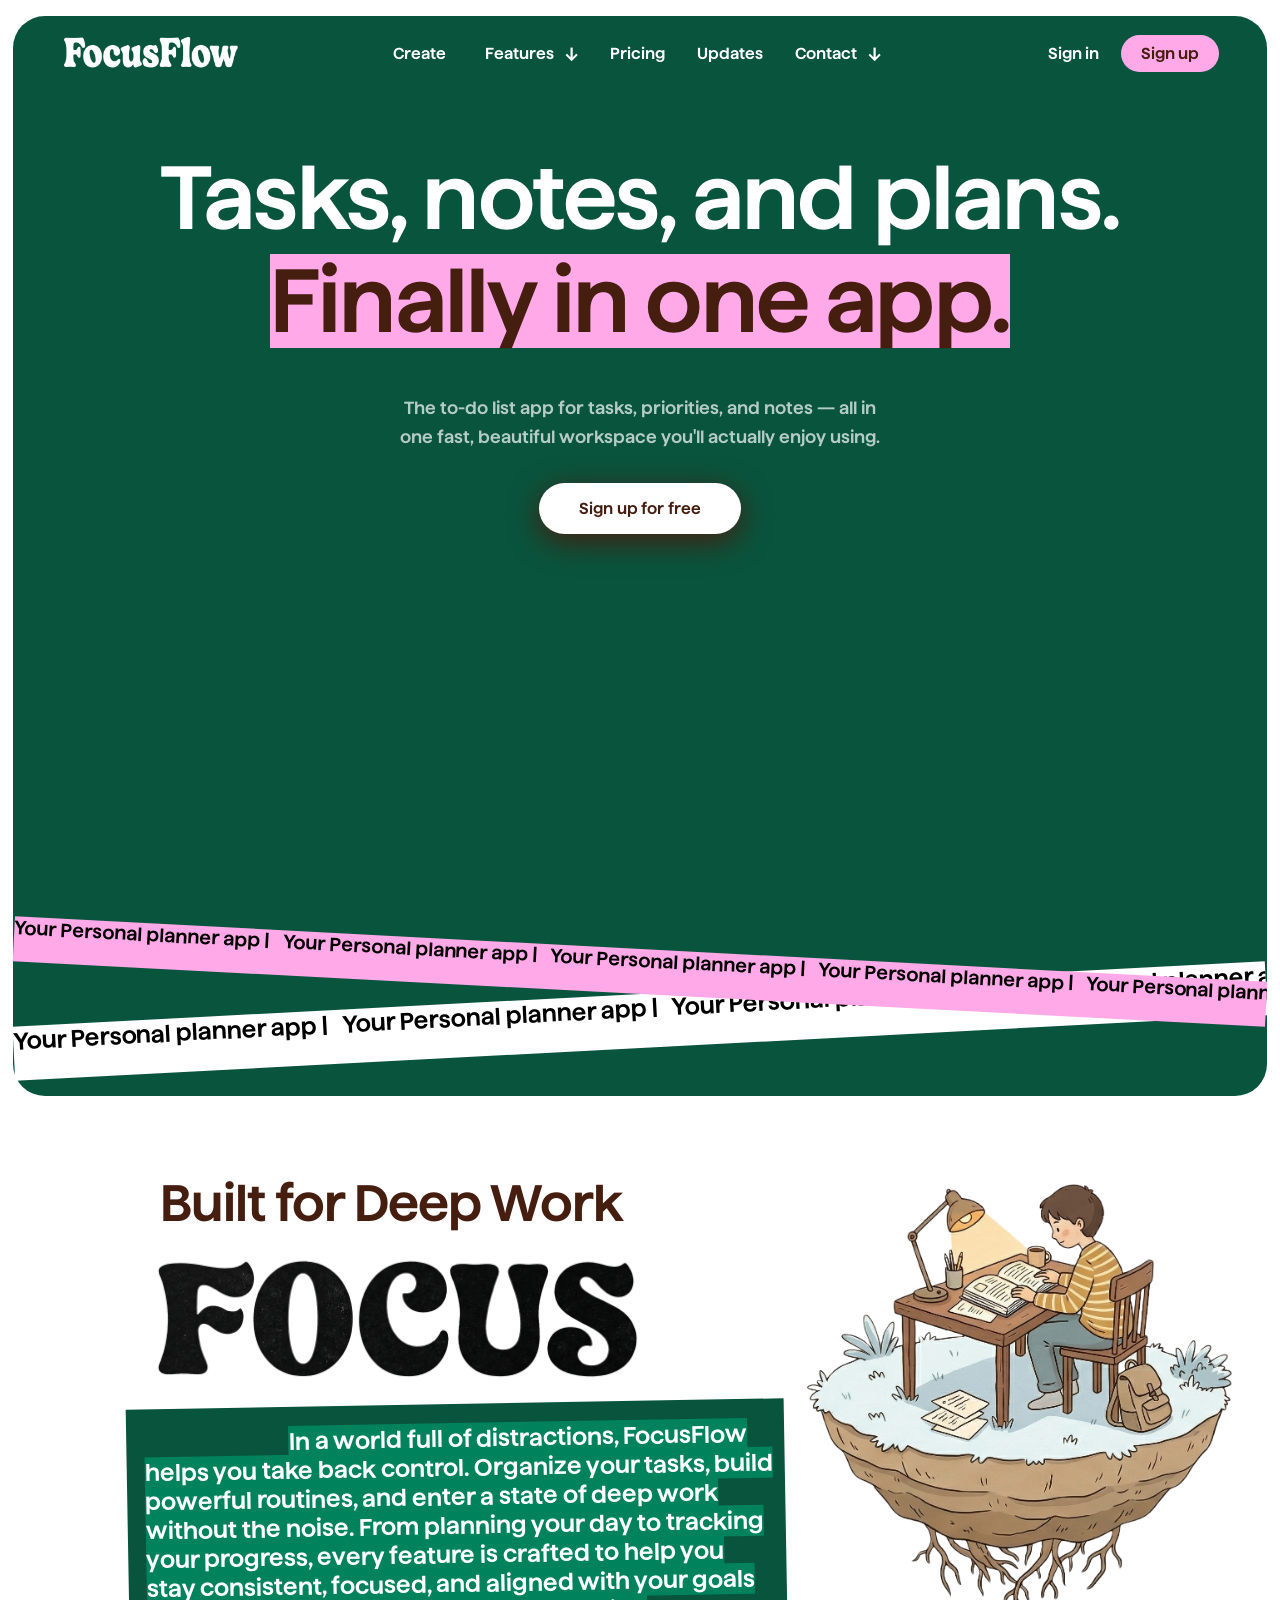
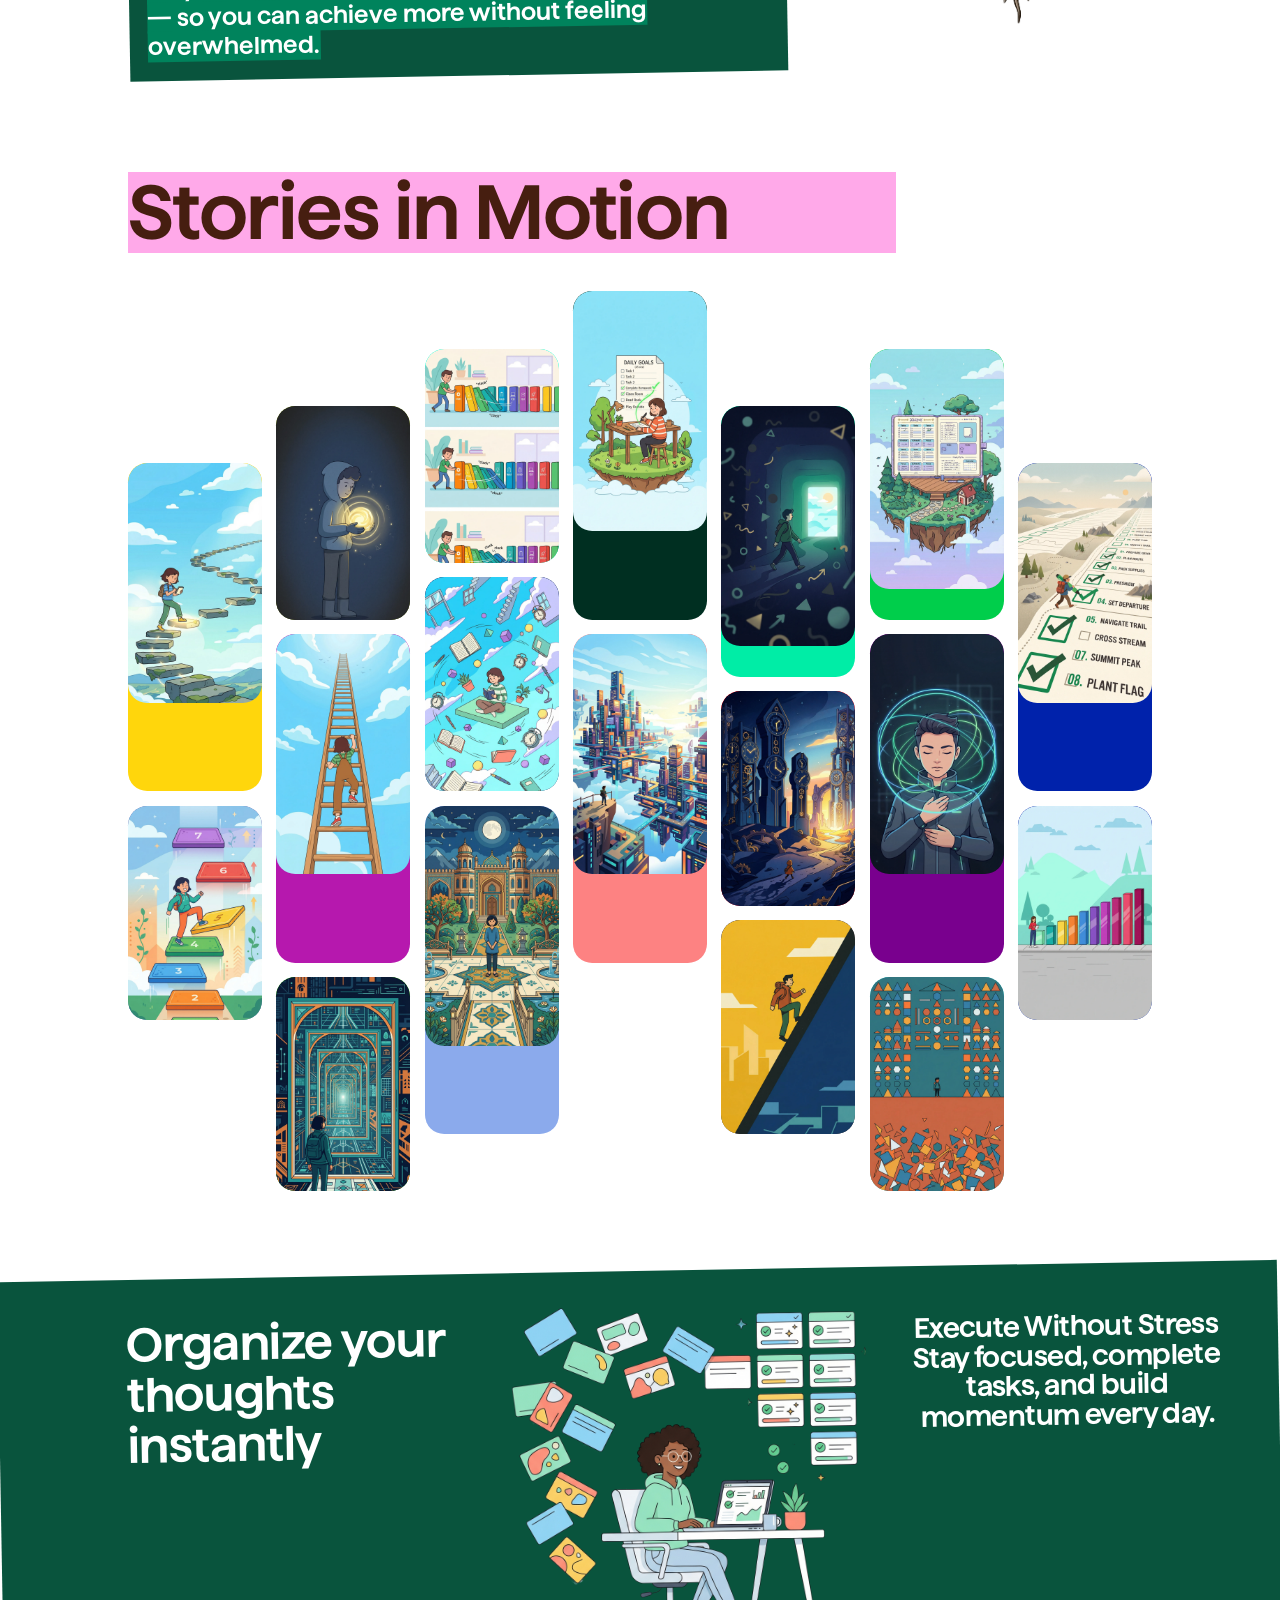
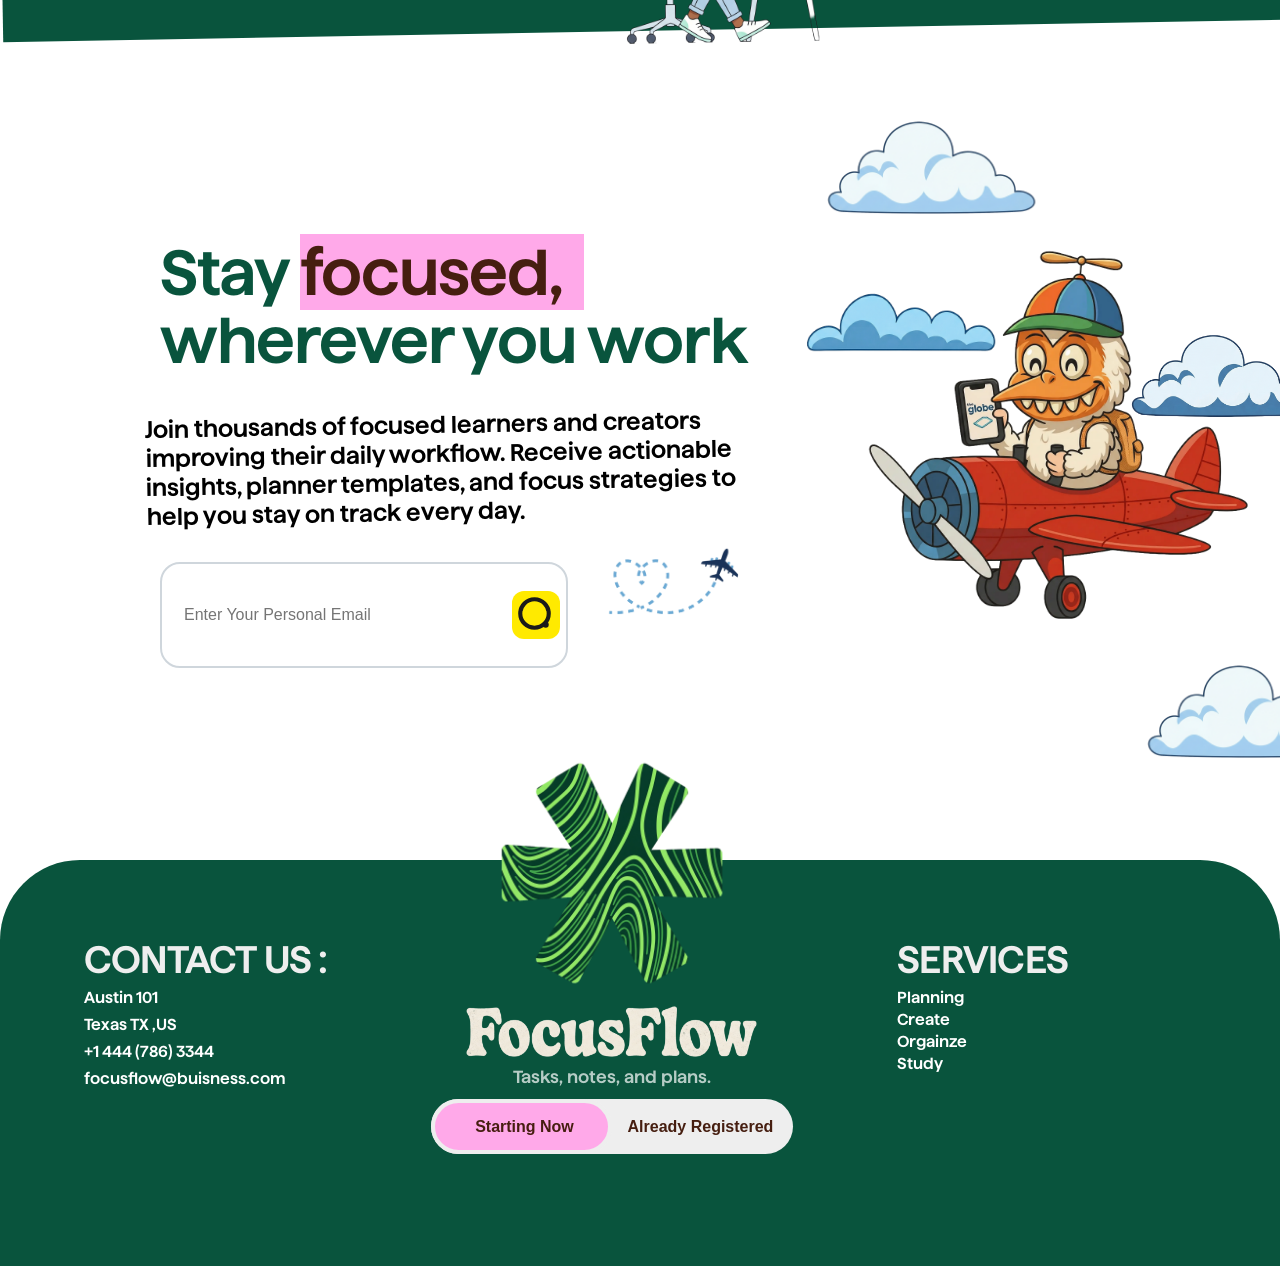
==== commit bd766c1d: "focus" ====
--- a/index.html
+++ b/index.html
@@ -15,6 +15,9 @@
         </a>
 
         <ul class="s1pages">
+          <li>
+            <a href="#">Create &nbsp; </a>
+          </li>
           <li>
             <a href="features.html">Features &nbsp; <span class="arrow">↓</span></a>
           </li>
--- a/css/index.css
+++ b/css/index.css
@@ -5,7 +5,7 @@
 
 @font-face {
   font-family: "Haffer";
-  src: url("/../font/HafferXH-TRIAL-SemiBold.otf") format("opentype");
+  src: url("../font/HafferXH-TRIAL-SemiBold.otf") format("opentype");
   font-weight: 400;
 }
 
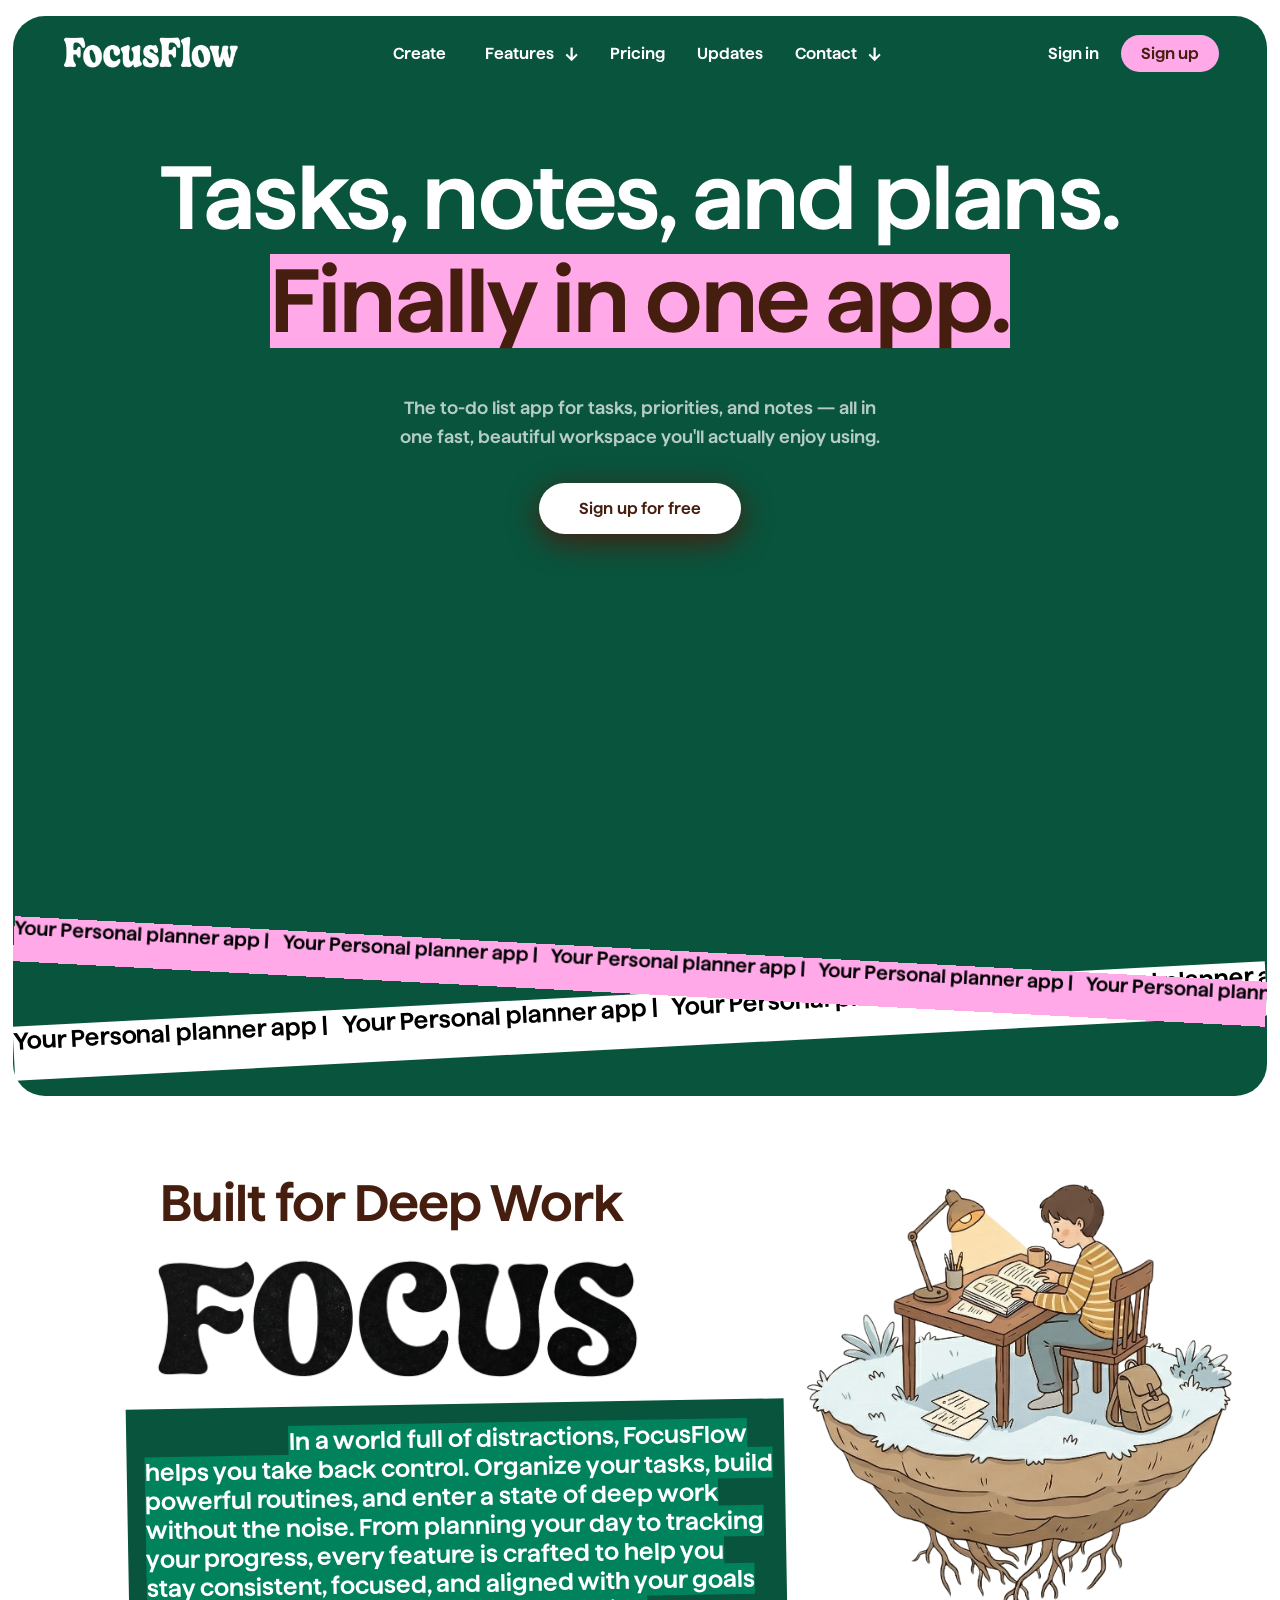
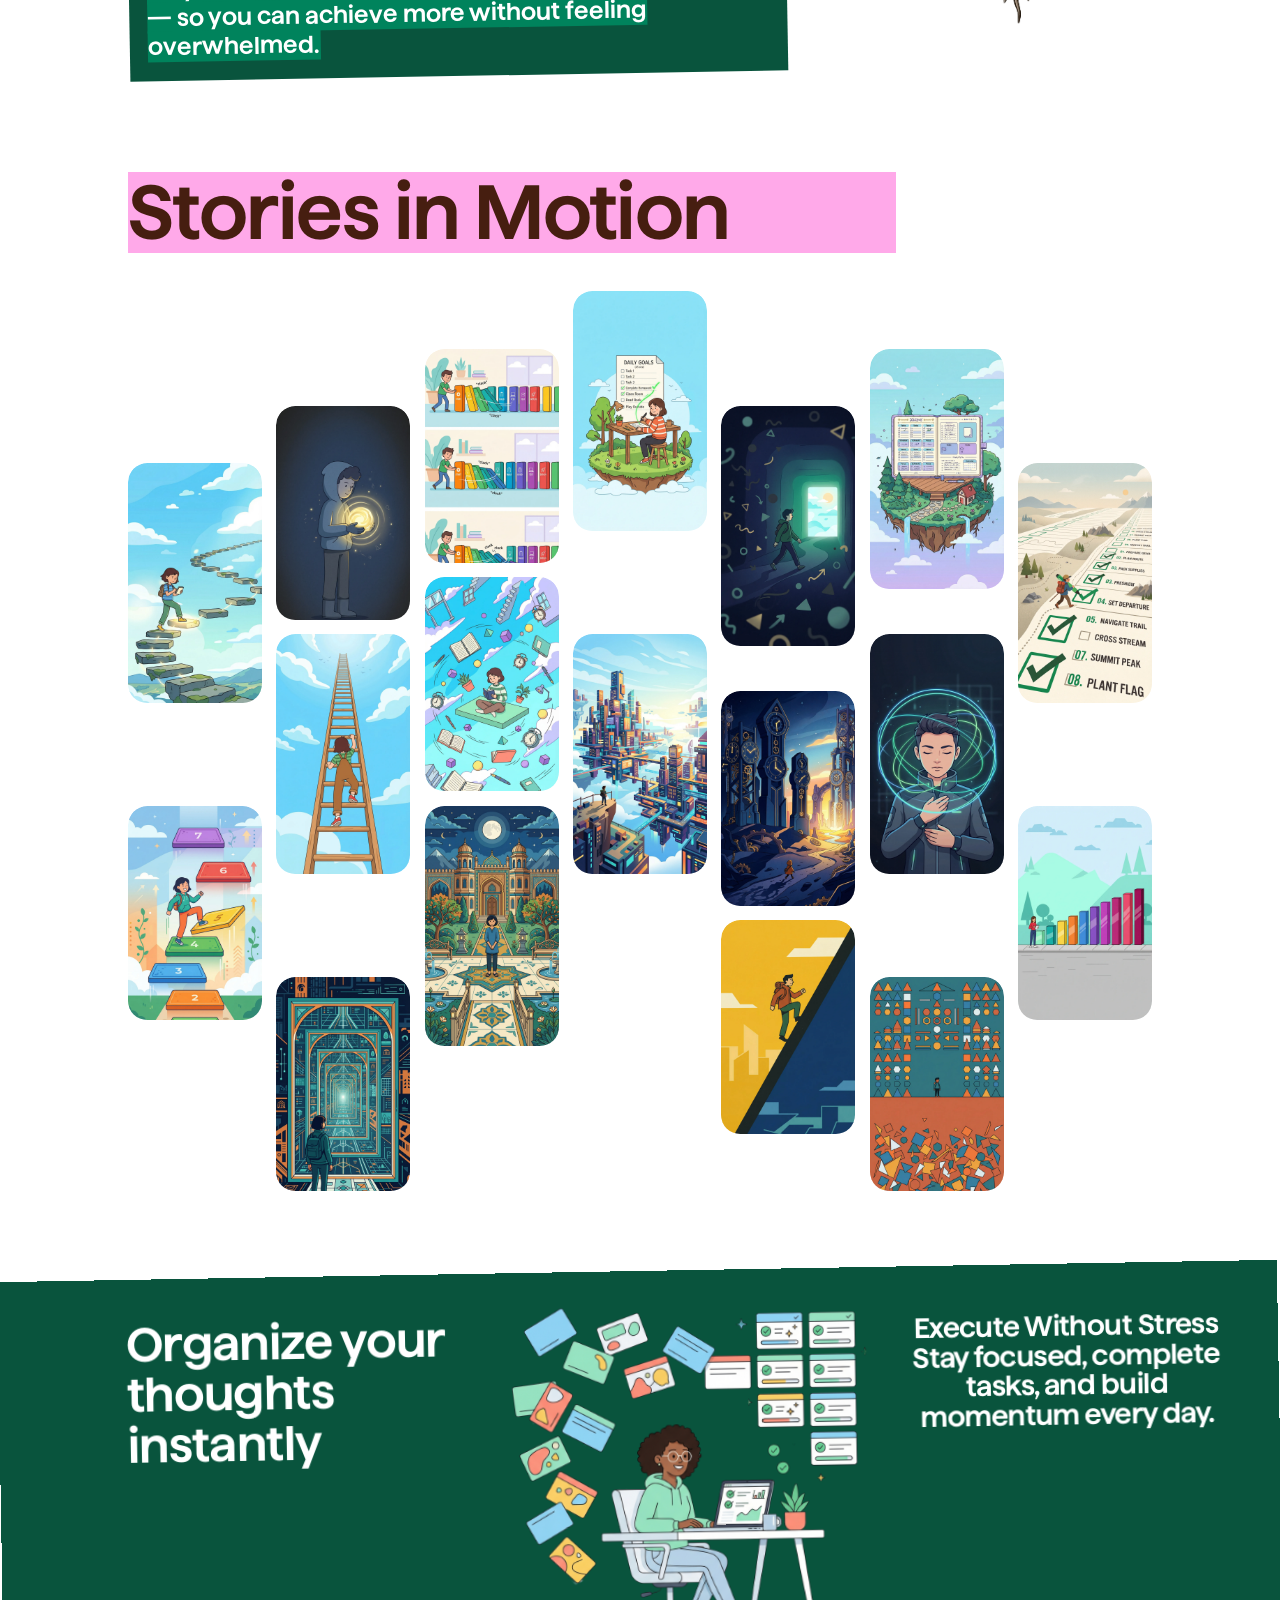
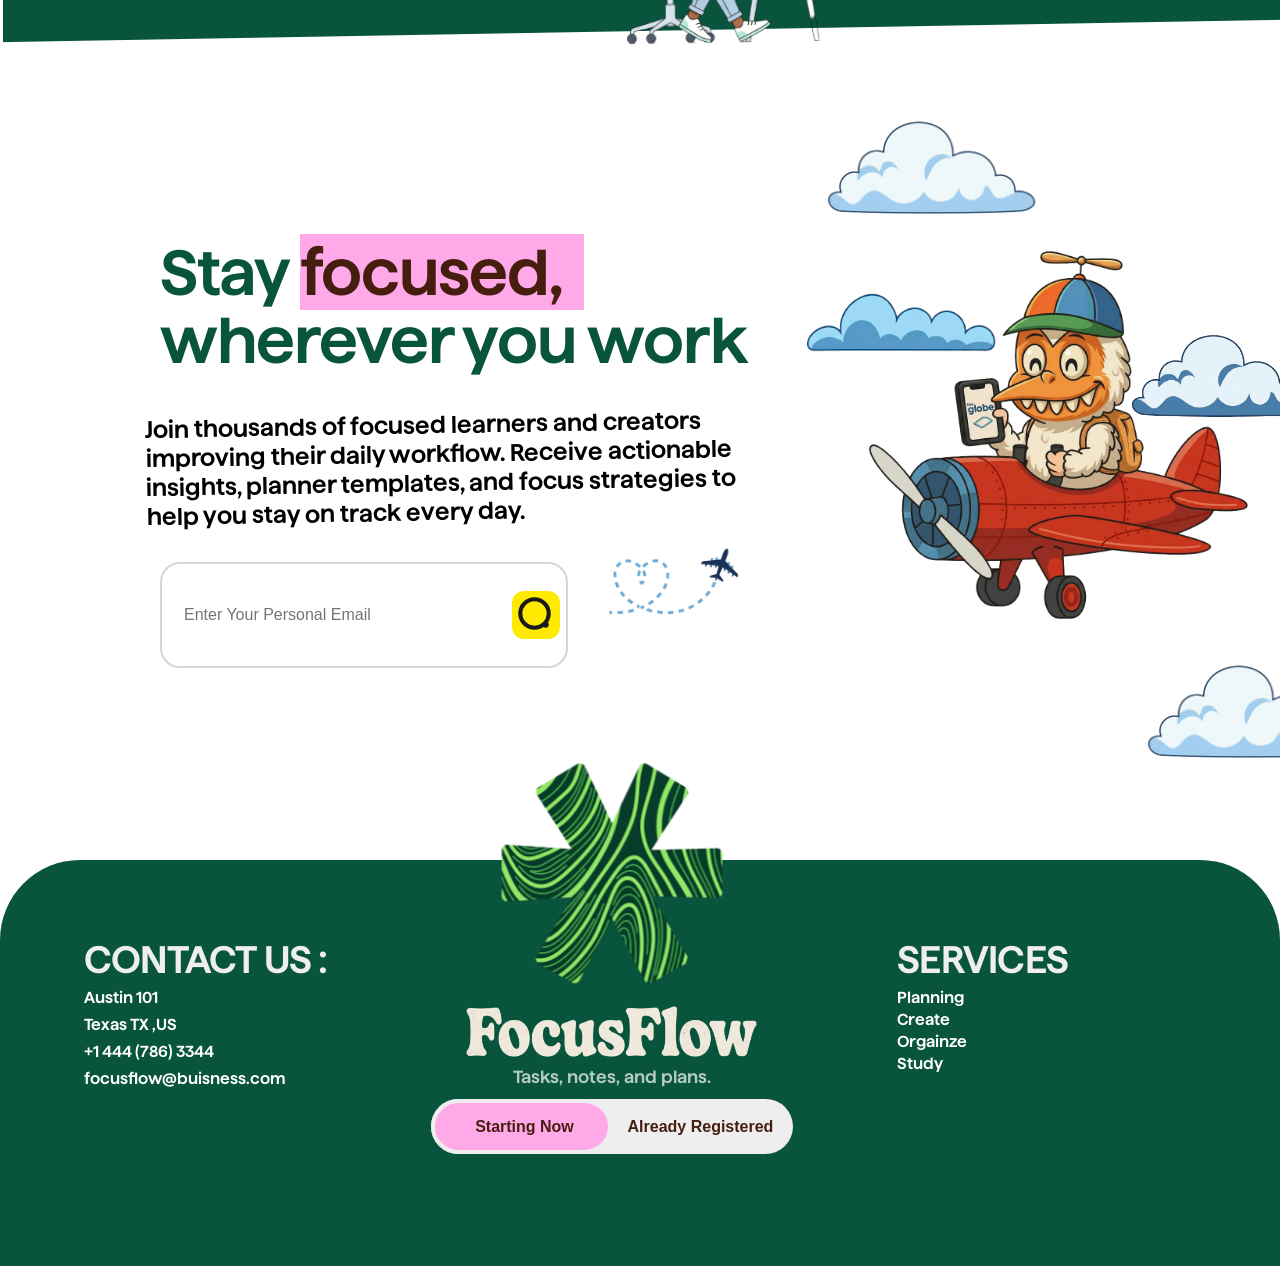
==== commit bb48cb1e: "focusflow" ====
--- a/index.html
+++ b/index.html
@@ -16,7 +16,7 @@
 
         <ul class="s1pages">
           <li>
-            <a href="#">Create &nbsp; </a>
+            <a href="create.html">Create &nbsp; </a>
           </li>
           <li>
             <a href="features.html">Features &nbsp; <span class="arrow">↓</span></a>
--- a/css/index.css
+++ b/css/index.css
@@ -313,10 +313,33 @@
   /* background-color: red; */
   /* width: 9vw;
         height: 10vh; */
+  outline: none;
   border-radius: 1.2rem;
   text-align: center;
   overflow: hidden;
-}
+  animation: appear linear;
+  animation-timeline: view();
+  animation-range: entry 0% cover 40%;
+}
+
+@keyframes appear{
+  from{
+    opacity: 0.5;
+    scale: 0.5;
+    /* border: 0.5rem solid #09543d; */
+  }
+  40%{
+    /* border: 0.25rem solid #09543d; */
+    scale: 1.25;
+  }
+  to{
+    opacity: 1;
+    scale: 1;
+    /* border: none; */
+  }
+}
+
+
 
 .section3 .s3-grid img {
   /* border: 2px solid #007a55; */
@@ -328,92 +351,92 @@
 .s3d1 {
   grid-column: 4/5;
   grid-row: 1/7;
-  background-color: #002f21;
+  
 }
 .s3d2 {
   grid-column: 5/6;
   grid-row: 3/8;
-  background-color: #00eda6;
+  
 }
 .s3d3 {
   grid-column: 6/7;
   grid-row: 2/7;
-  background-color: #00ce4b;
+  
 }
 .s3d4 {
   grid-column: 7/8;
   grid-row: 4/10;
-  background-color: #0022ab;
+  
 }
 .s3d5 {
   grid-column: 1/2;
   grid-row: 4/10;
-  background-color: #ffd60c;
+  
 }
 .s3d6 {
   grid-column: 2/3;
   grid-row: 3/7;
-  background-color: #536500;
+  
 }
 .s3d7 {
   grid-column: 3/4;
   grid-row: 2/6;
-  background-color: #00ffd5;
+  
 }
 .s3d8 {
   grid-column: 2/3;
   grid-row: 7/13;
-  background-color: #b618ae;
+  
 }
 .s3d9 {
   grid-column: 3/4;
   grid-row: 6/10;
-  background-color: #001c59;
+  
 }
 .s3d10 {
   grid-column: 4/5;
   grid-row: 7/13;
-  background-color: #fd8282;
+  
 }
 .s3d11 {
   grid-column: 5/6;
   grid-row: 8/12;
-  background-color: #ff000d;
+  
 }
 .s3d12 {
   grid-column: 6/7;
   grid-row: 7/13;
-  background-color: #79008e;
+  
 }
 .s3d13 {
   grid-column: 7/8;
   grid-row: 10/14;
-  background-color: #0022ab;
+  
 }
 .s3d14 {
   grid-column: 1/2;
   grid-row: 10/14;
-  background-color: #7080bd;
+  
 }
 .s3d15 {
   grid-column: 2/3;
   grid-row: 13/17;
-  background-color: #158e00;
+  
 }
 .s3d16 {
   grid-column: 3/4;
   grid-row: 10/16;
-  background-color: #8baaec;
+  
 }
 .s3d17 {
   grid-column: 5/6;
   grid-row: 12/16;
-  background-color: #403737;
+  
 }
 .s3d18 {
   grid-column: 6/7;
   grid-row: 13/17;
-  background-color: #2cb3b8;
+  
 }
 
 .section4 {
@@ -681,7 +704,21 @@
 .footer .f2 .image-shape{
   position: relative;
   top: -7rem;
-}
+  animation: spin linear;
+  animation-timeline: view();
+  /* animation-range: entry 0% cover 40%; */
+}
+
+@keyframes spin {
+  from {
+    transform: rotate(-180deg);
+  }
+  to{
+    transform: rotate(180deg);
+  }
+}
+
+
 
 .footer .f2 .image-logo{
   position: relative;
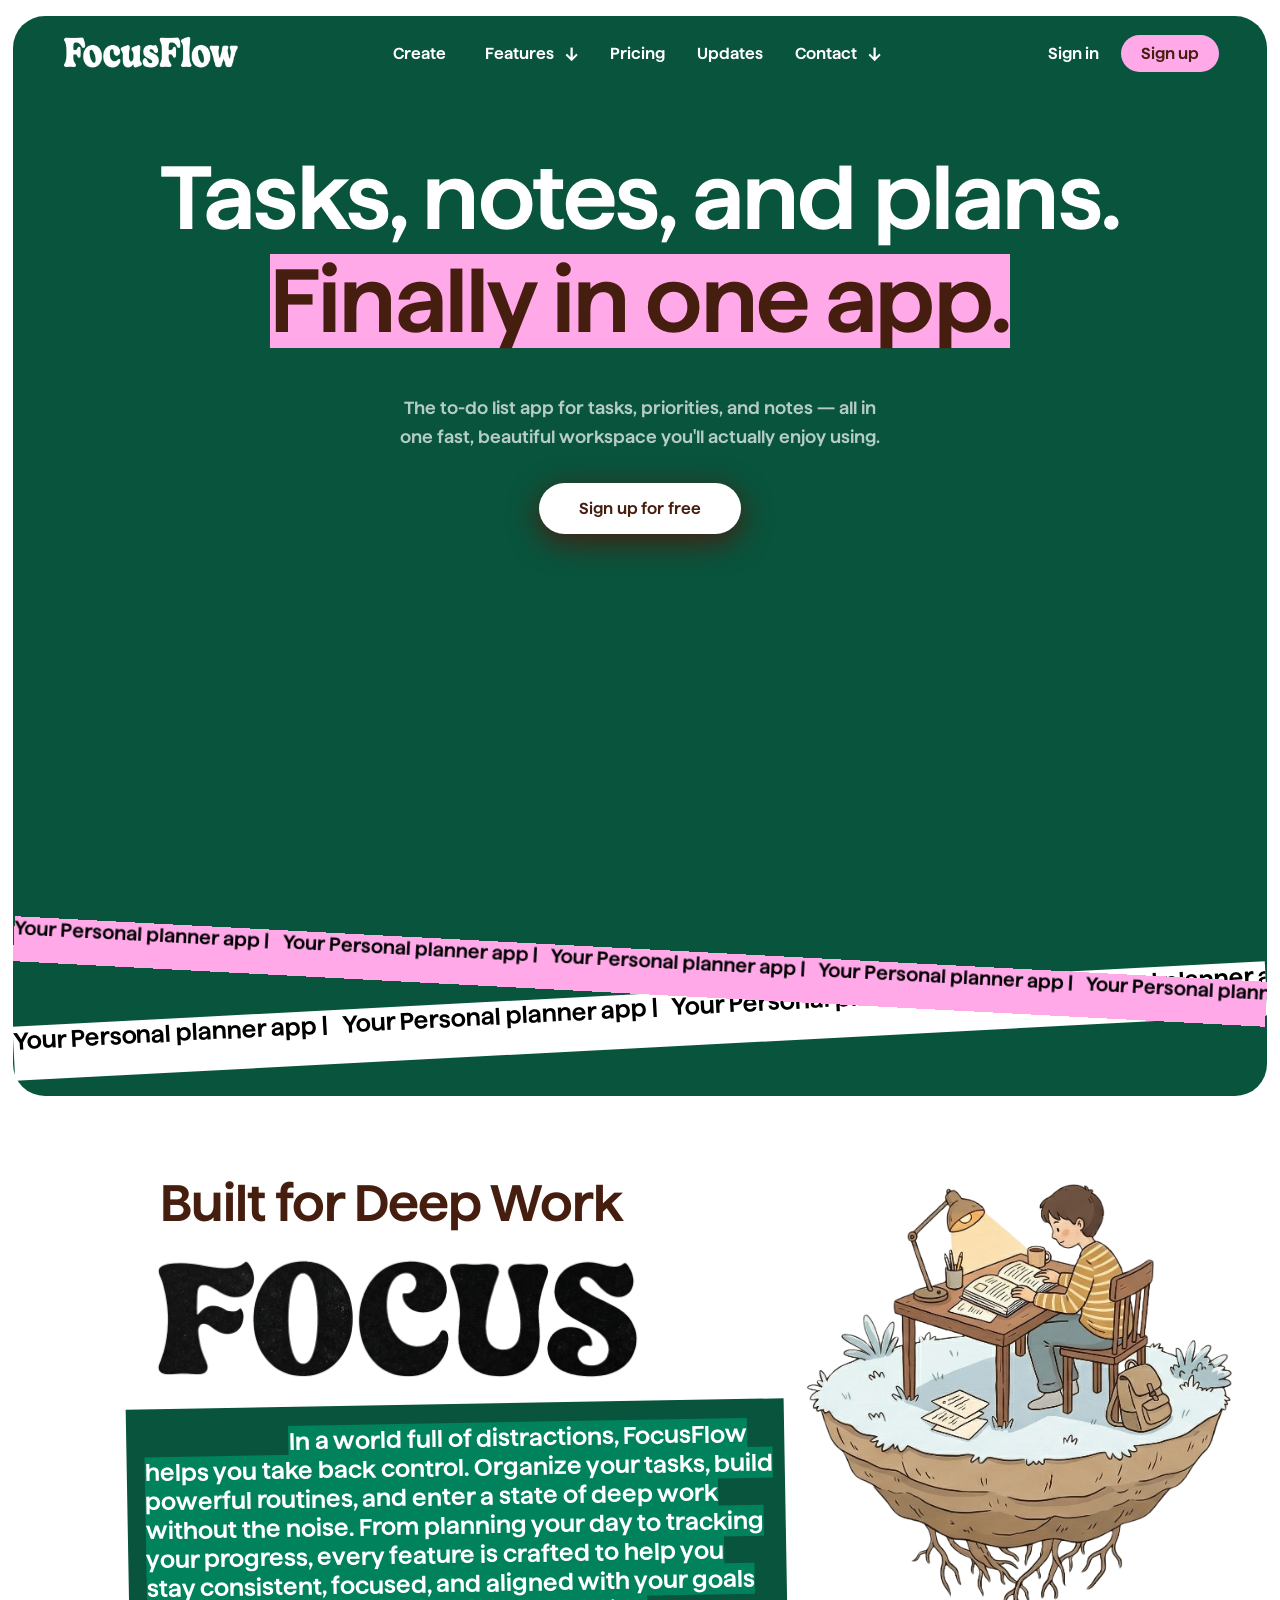
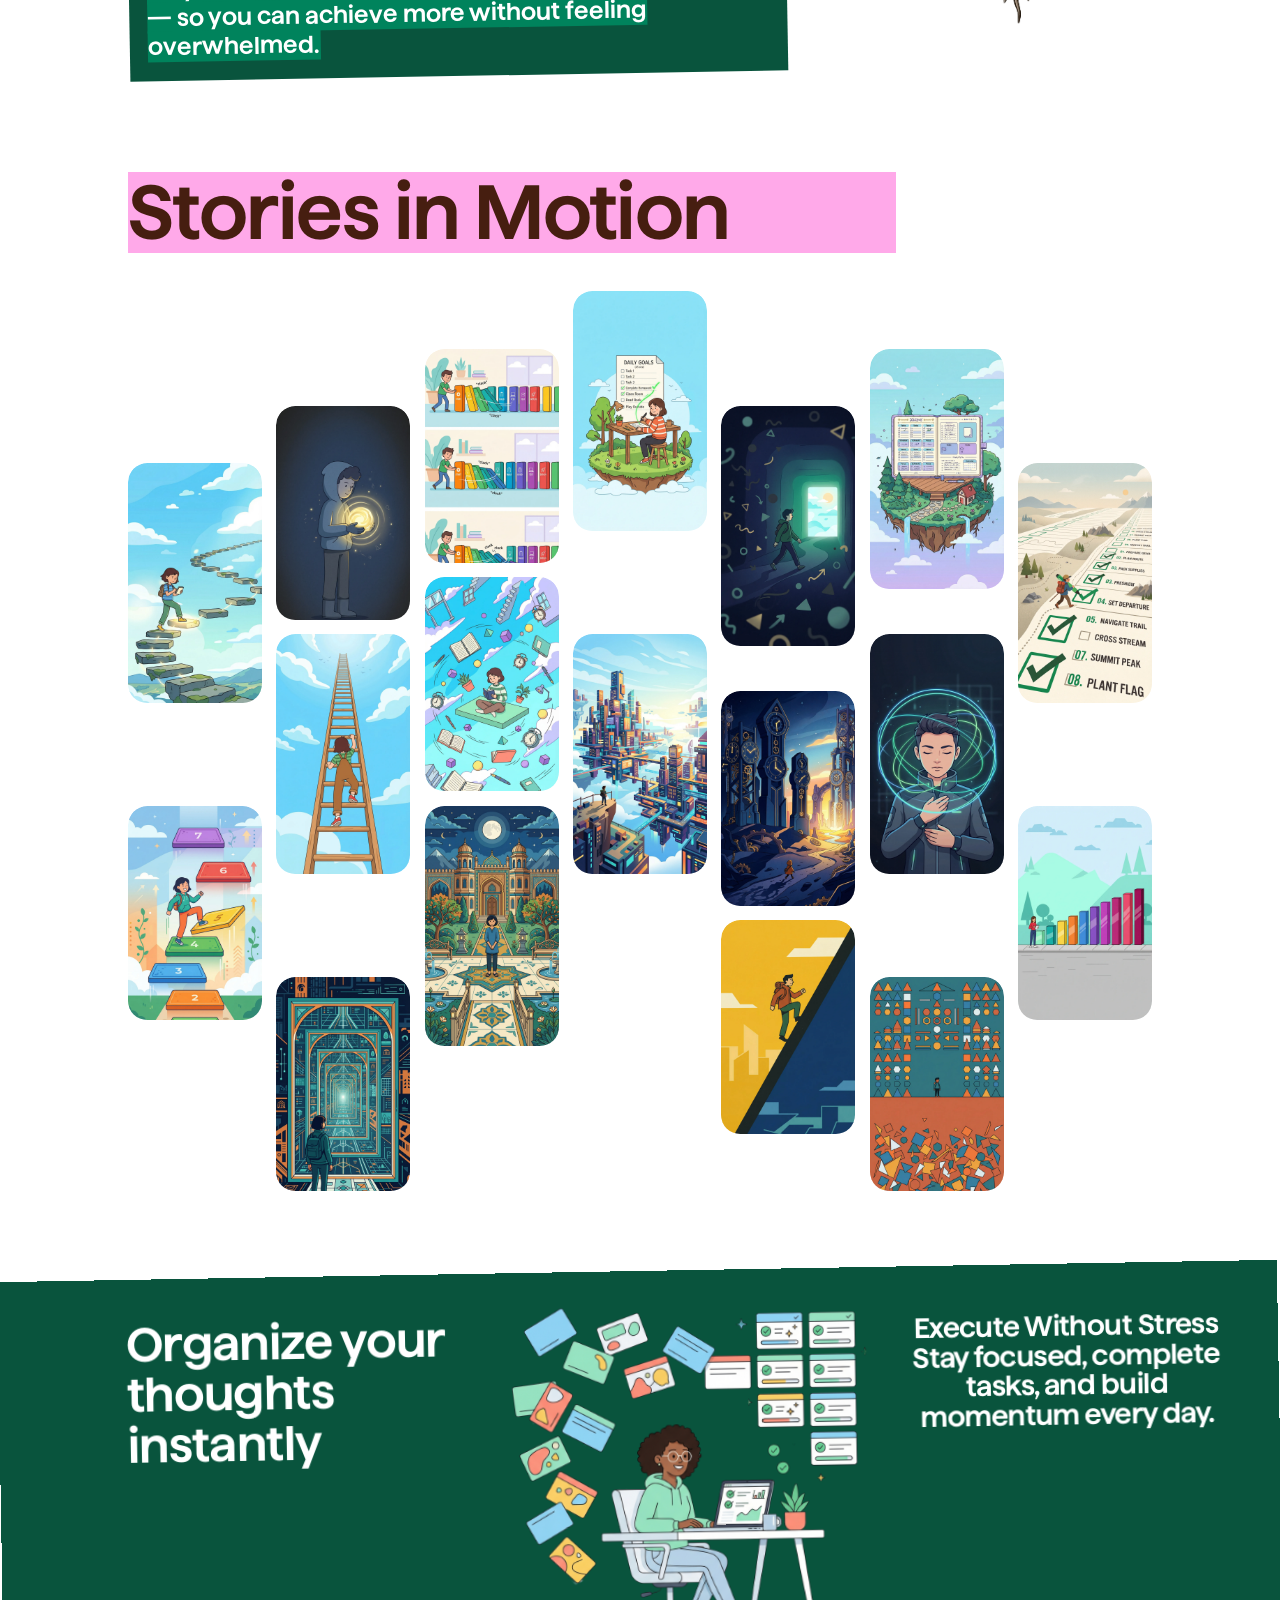
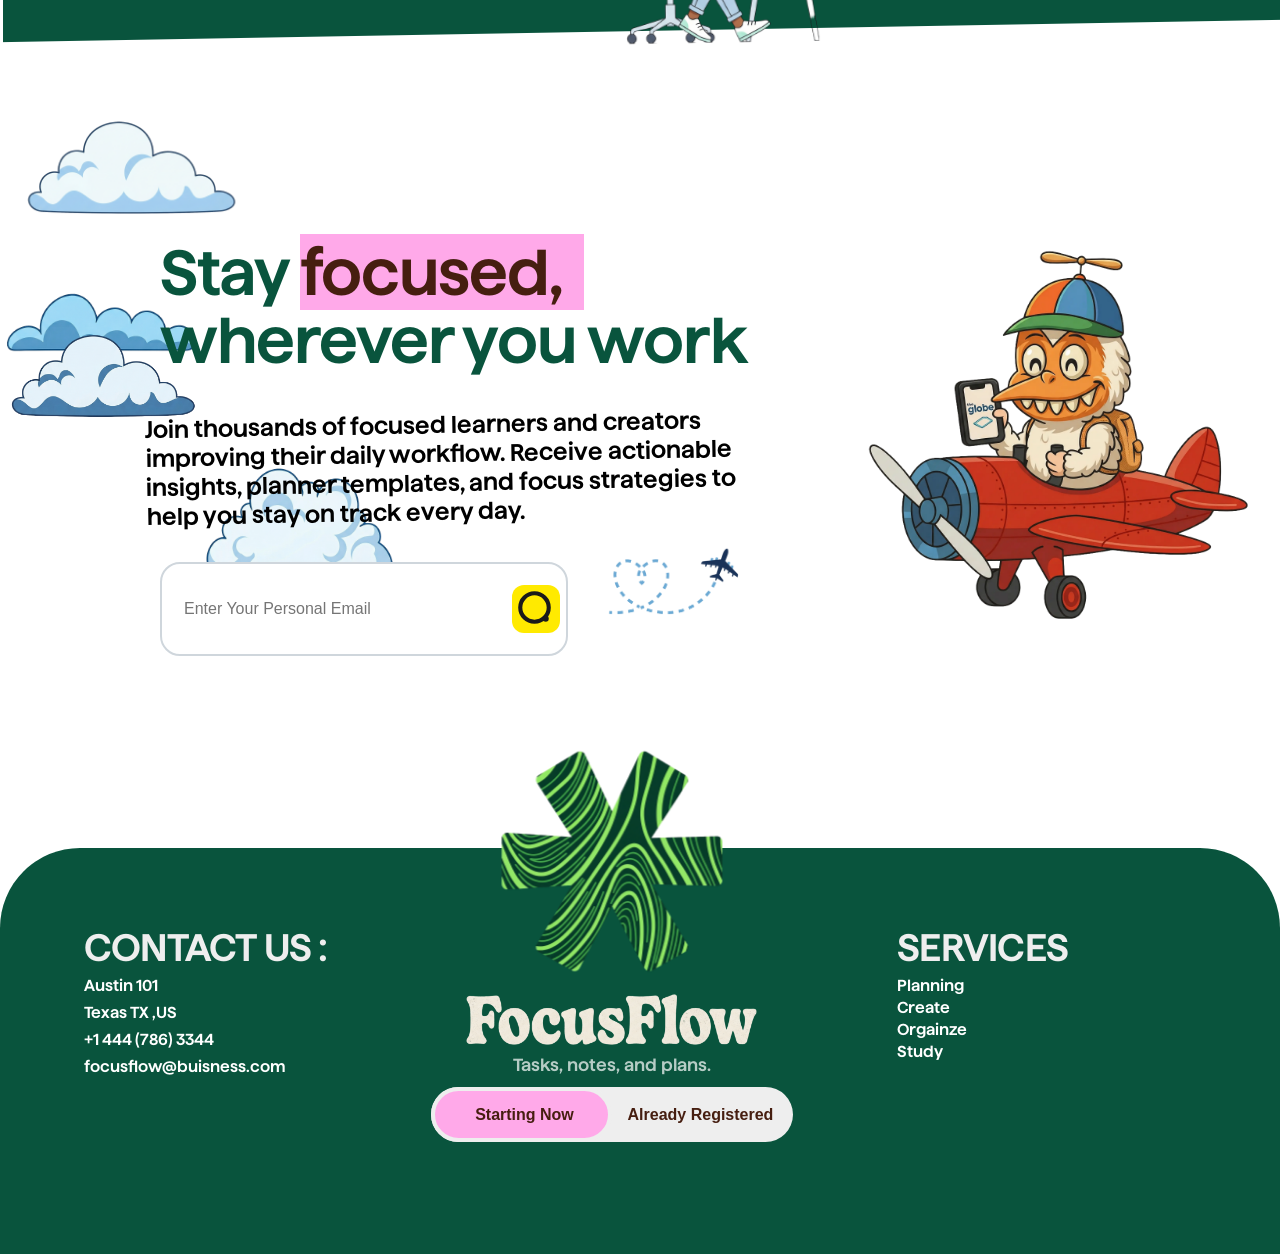
==== commit 07f742d9: "focusflow" ====
--- a/index.html
+++ b/index.html
@@ -169,12 +169,6 @@
         src="Images/Newsletter/cloud3.webp"
         alt=""
         width="400px"
-      />
-      <img
-        class="cloud cloud5"
-        src="Images/Newsletter/cloud1.webp"
-        alt=""
-        width="250px"
       />
       <img
         class="cloud cloud4"
--- a/css/index.css
+++ b/css/index.css
@@ -285,6 +285,21 @@
 
 .section2 .right-div {
   margin-top: 2rem;
+  animation: float 5s ease-in-out infinite;
+}
+
+@keyframes float{
+  0%{
+    transform: translateY(0);
+  }
+  
+  50%{
+    transform: translateY(10%);
+  }
+  100%{
+    transform: translateY(0);
+  }
+  
 }
 
 .section3 .s3-grid {
@@ -324,7 +339,7 @@
 
 @keyframes appear{
   from{
-    opacity: 0.5;
+    /* opacity: 0.5; */
     scale: 0.5;
     /* border: 0.5rem solid #09543d; */
   }
@@ -440,6 +455,7 @@
 }
 
 .section4 {
+  overflow: hidden;
   display: flex;
   position: relative;
   width: 100%;
@@ -452,86 +468,62 @@
 .section4 .cloud1{
   /* right: 1rem; */
   top: -4rem;
-  left: 50rem;
   animation: Cloud1 10s linear infinite;
 }
 @keyframes Cloud1{
   from {
-    left: -100px;
+    left: -8rem;
   }
   to{
-    left: 70rem;
+    left: 80rem;
   }
 }
 
 .section4 .cloud2{
   /* right: 1rem; */
-  
   top: 6rem;
-  left: 70rem;
-  animation: Cloud3 20s linear infinite;
+  animation: Cloud2 5s linear infinite;
 }
 @keyframes Cloud2{
   
   from {
-    left: 70rem;
+    right: -2rem;
   }
   to{
-    left: -200px;
+    right: 80rem;
   }
   
 }
 
 .section4 .cloud3{
-  /* right: 1rem; */
   top: 1rem;
-  left: 50rem;
-  animation: Cloud2 20s linear infinite;
-  
+  animation: Cloud3 15s linear infinite;
   z-index: -2;
 }
 @keyframes Cloud3{
   from {
-    left: -100px;
+    left: -8rem;
   }
   to{
-    right: -5rem;
+    left: 80rem;
   }
 }
 
 .section4 .cloud4{
-  /* right: 1rem; */
   top: 15rem;
-  left: 70rem;
-  animation: Cloud4 20s linear infinite;
+  animation: Cloud4 12s linear infinite;
   
   z-index: -1;
 }
 @keyframes Cloud4{
   from {
-    left: 60rem;
+    right: -2rem;
   }
   to{
-    left: -200px;
-  }
-}
-
-
-.section4 .cloud5{
-  /* right: 1rem; */
-  top: 30rem;
-  left: 70rem;
-  animation: Cloud3 10s linear infinite;
-  z-index: -1;
-}
-@keyframes Cloud5{
-  from {
-    left: 70rem;
-  }
-  to{
-    left: -200px;
-  }
-}
+    right: 80rem;
+  }
+}
+
 
 
 
@@ -572,7 +564,7 @@
   width: 50%;
   border: 2px solid #cfd6dc;
   border-radius: 20px;
-  padding: 6px;
+  padding: 0px 6px;
   background: #fff;
 }
 
@@ -706,12 +698,11 @@
   top: -7rem;
   animation: spin linear;
   animation-timeline: view();
-  /* animation-range: entry 0% cover 40%; */
 }
 
 @keyframes spin {
   from {
-    transform: rotate(-180deg);
+    transform: rotate(-270deg);
   }
   to{
     transform: rotate(180deg);
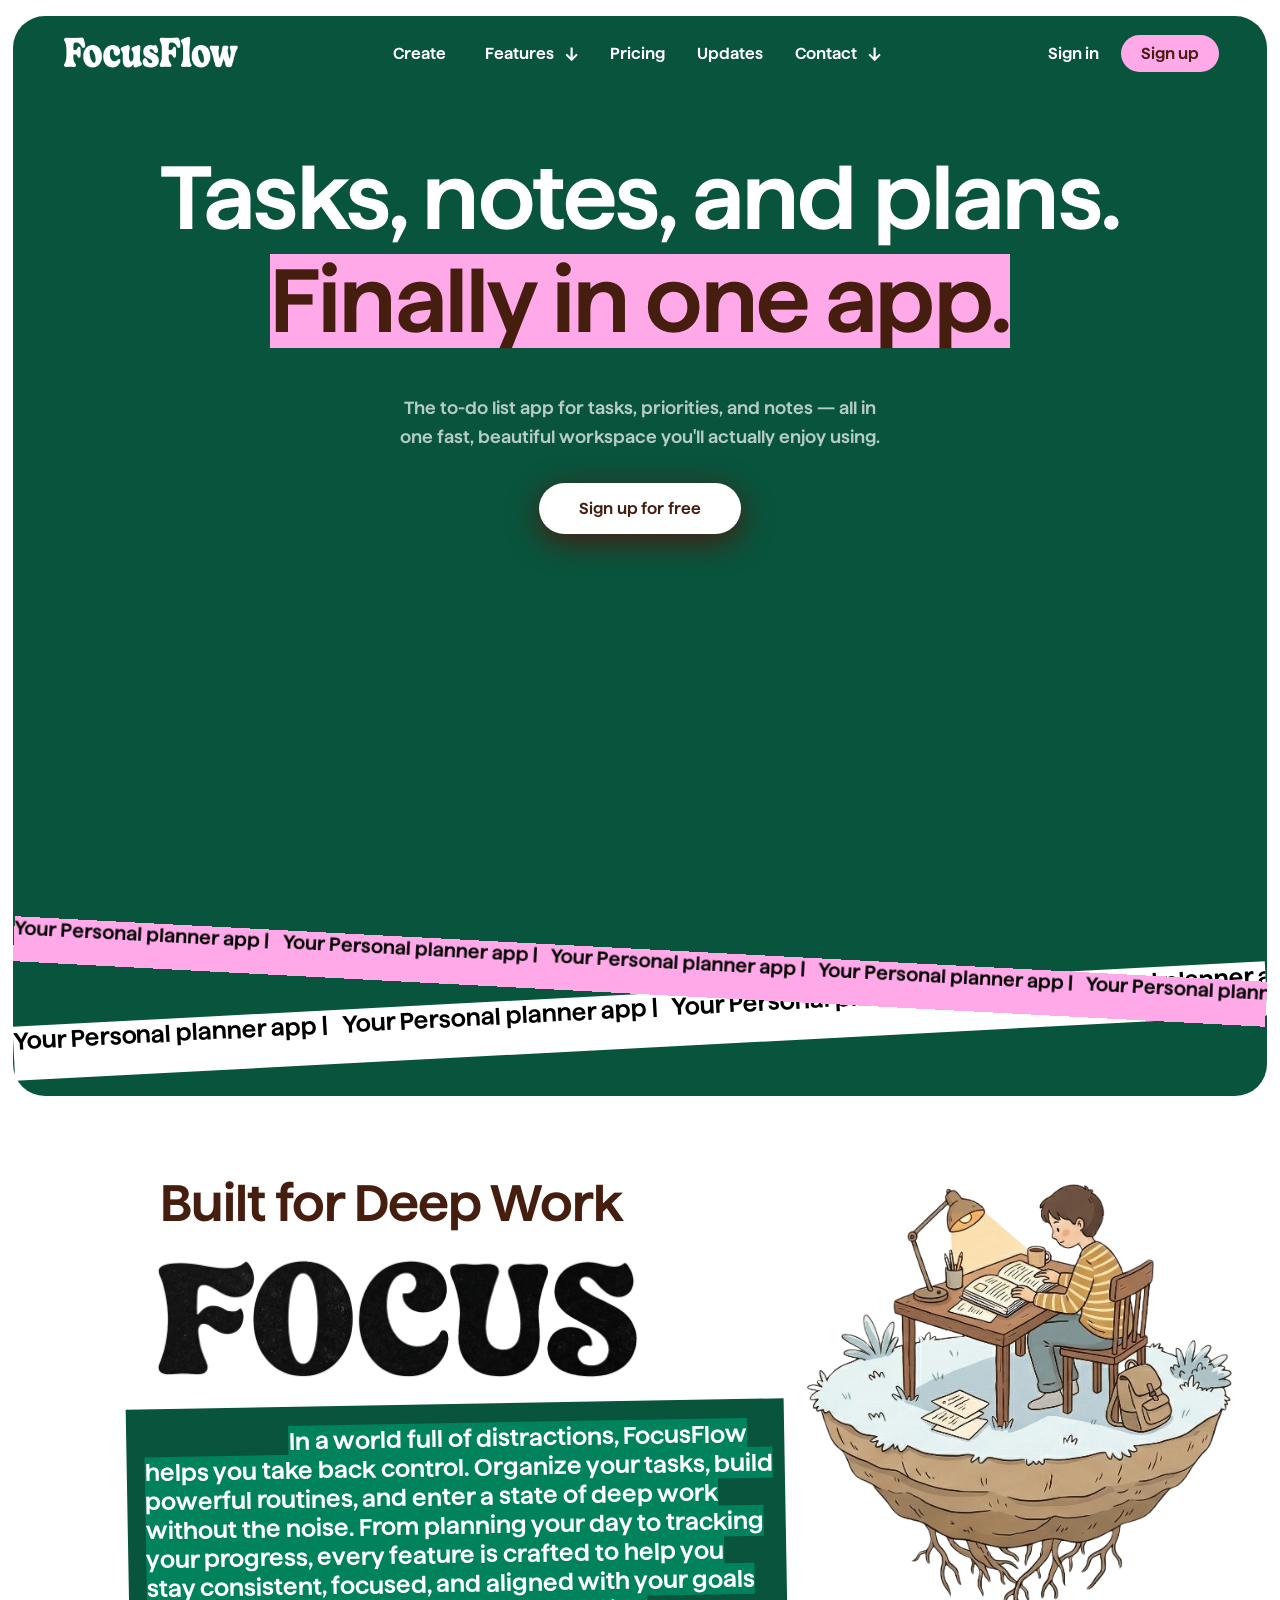
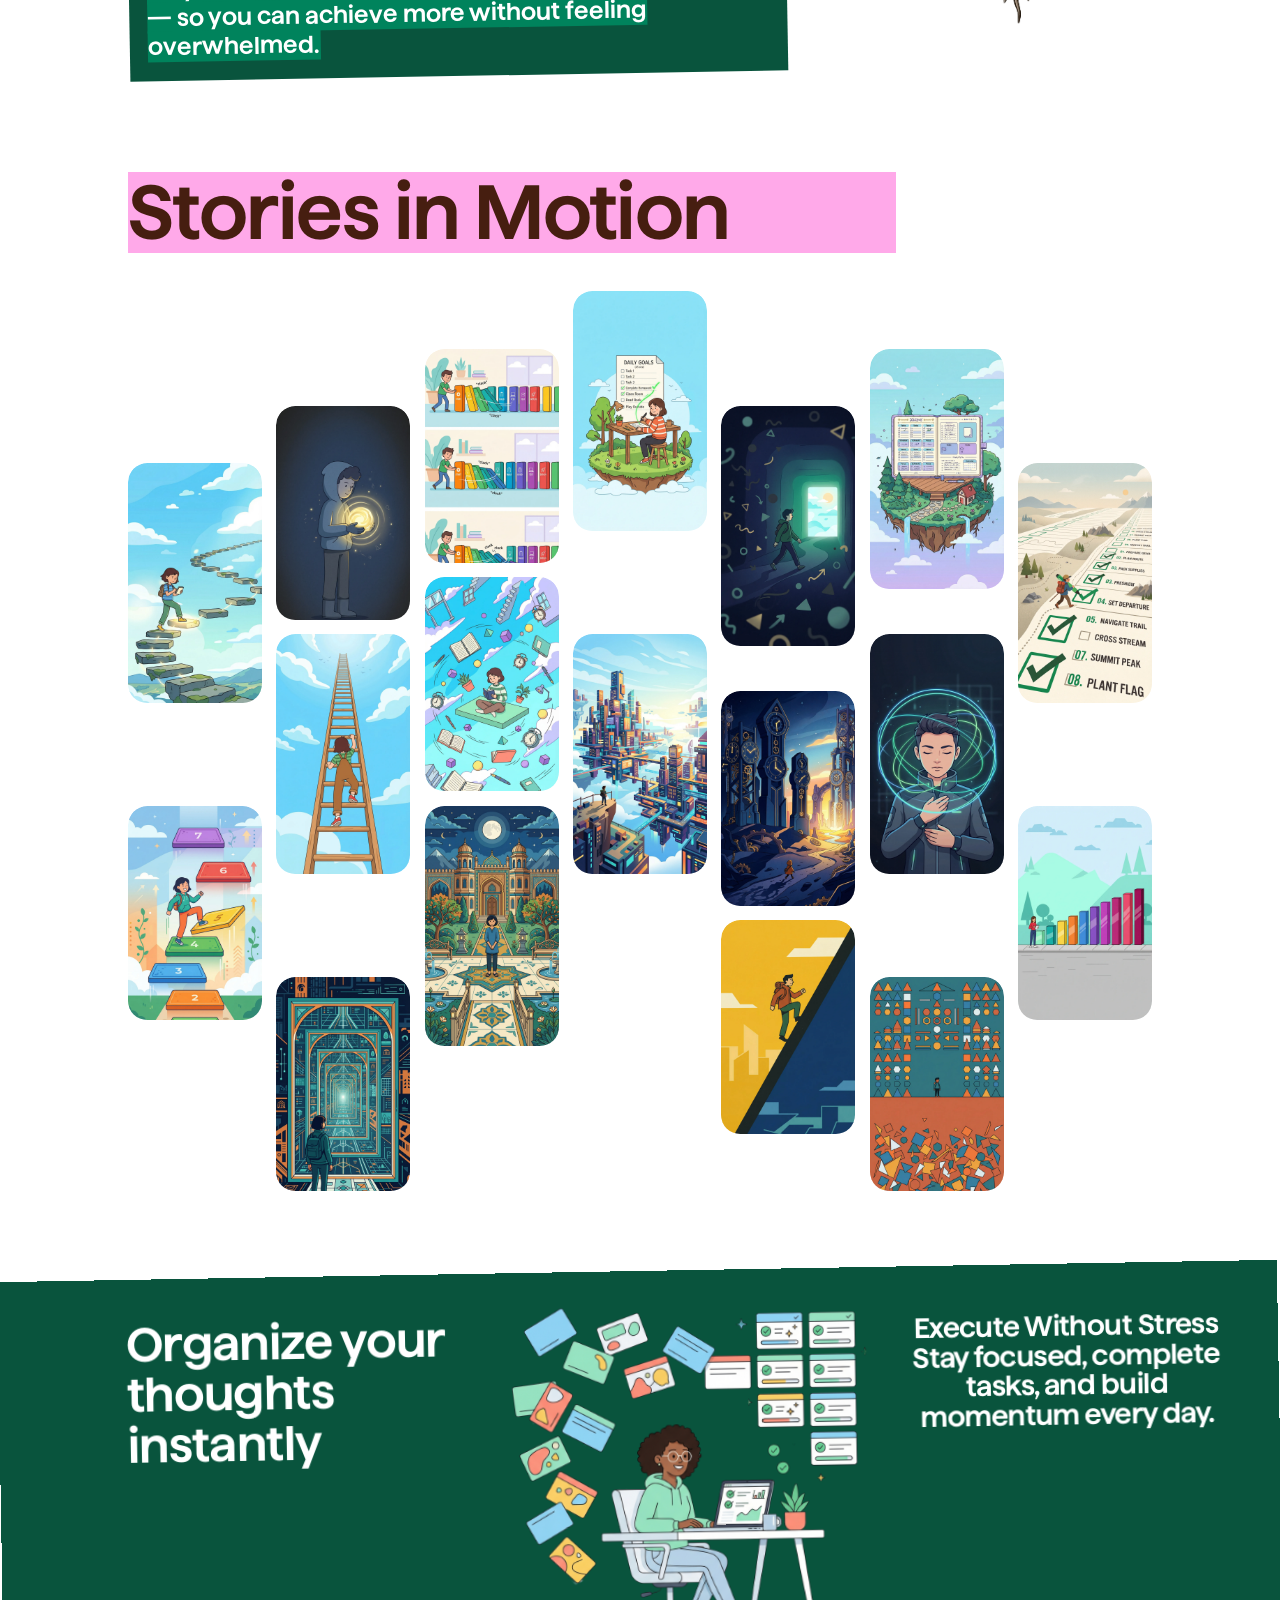
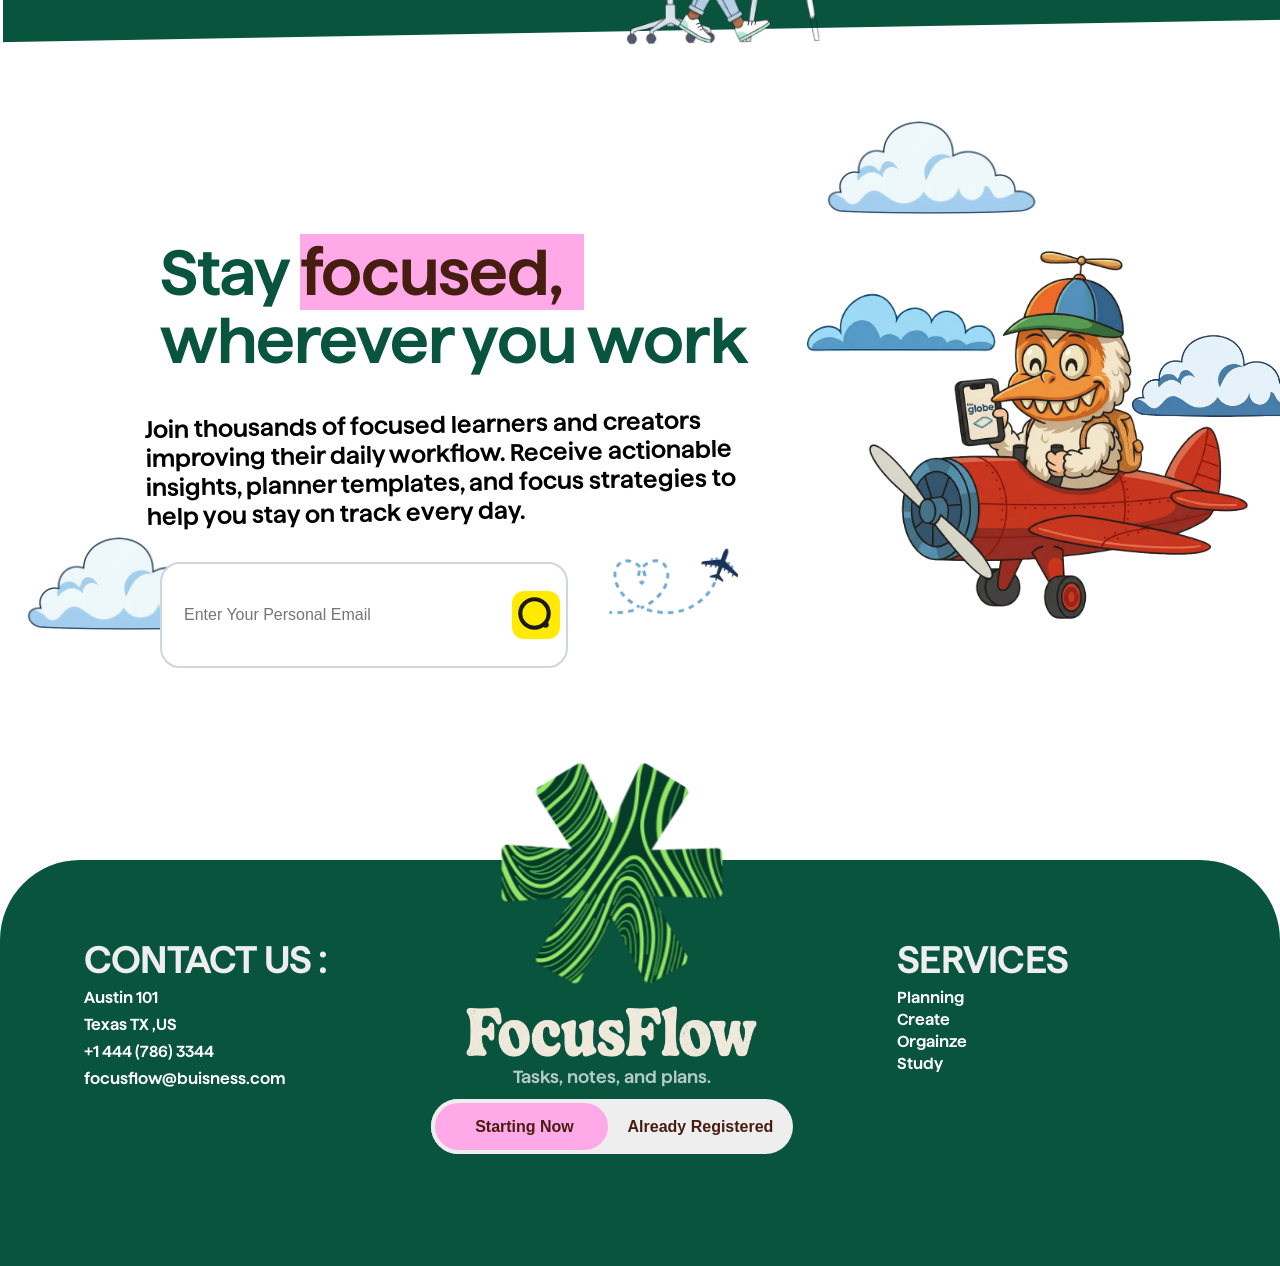
==== commit 8312f81b: "focus" ====
--- a/index.html
+++ b/index.html
@@ -169,6 +169,12 @@
         src="Images/Newsletter/cloud3.webp"
         alt=""
         width="400px"
+      />
+      <img
+        class="cloud cloud5"
+        src="Images/Newsletter/cloud1.webp"
+        alt=""
+        width="250px"
       />
       <img
         class="cloud cloud4"
--- a/css/index.css
+++ b/css/index.css
@@ -468,62 +468,85 @@
 .section4 .cloud1{
   /* right: 1rem; */
   top: -4rem;
+  left: 50rem;
   animation: Cloud1 10s linear infinite;
 }
 @keyframes Cloud1{
   from {
-    left: -8rem;
+    left: -100px;
   }
   to{
-    left: 80rem;
+    left: 70rem;
   }
 }
 
 .section4 .cloud2{
   /* right: 1rem; */
+  
   top: 6rem;
-  animation: Cloud2 5s linear infinite;
+  left: 70rem;
+  animation: Cloud3 20s linear infinite;
 }
 @keyframes Cloud2{
   
   from {
-    right: -2rem;
+    left: 70rem;
   }
   to{
-    right: 80rem;
+    left: -200px;
   }
   
 }
 
 .section4 .cloud3{
+  /* right: 1rem; */
   top: 1rem;
-  animation: Cloud3 15s linear infinite;
+  left: 50rem;
+  animation: Cloud2 20s linear infinite;
+  
   z-index: -2;
 }
 @keyframes Cloud3{
   from {
-    left: -8rem;
+    left: -100px;
   }
   to{
-    left: 80rem;
+    right: -5rem;
   }
 }
 
 .section4 .cloud4{
+  /* right: 1rem; */
   top: 15rem;
-  animation: Cloud4 12s linear infinite;
+  left: 70rem;
+  animation: Cloud4 20s linear infinite;
   
   z-index: -1;
 }
 @keyframes Cloud4{
   from {
-    right: -2rem;
+    left: 60rem;
   }
   to{
-    right: 80rem;
-  }
-}
-
+    left: -200px;
+  }
+}
+
+
+.section4 .cloud5{
+  /* right: 1rem; */
+  top: 22rem;
+  animation: Cloud5 17s linear infinite;
+  z-index: -1;
+}
+@keyframes Cloud5{
+  from {
+    left: -8rem;
+  }
+  to{
+    left: 70rem;
+  }
+}
 
 
 
@@ -564,7 +587,7 @@
   width: 50%;
   border: 2px solid #cfd6dc;
   border-radius: 20px;
-  padding: 0px 6px;
+  padding: 6px;
   background: #fff;
 }
 
